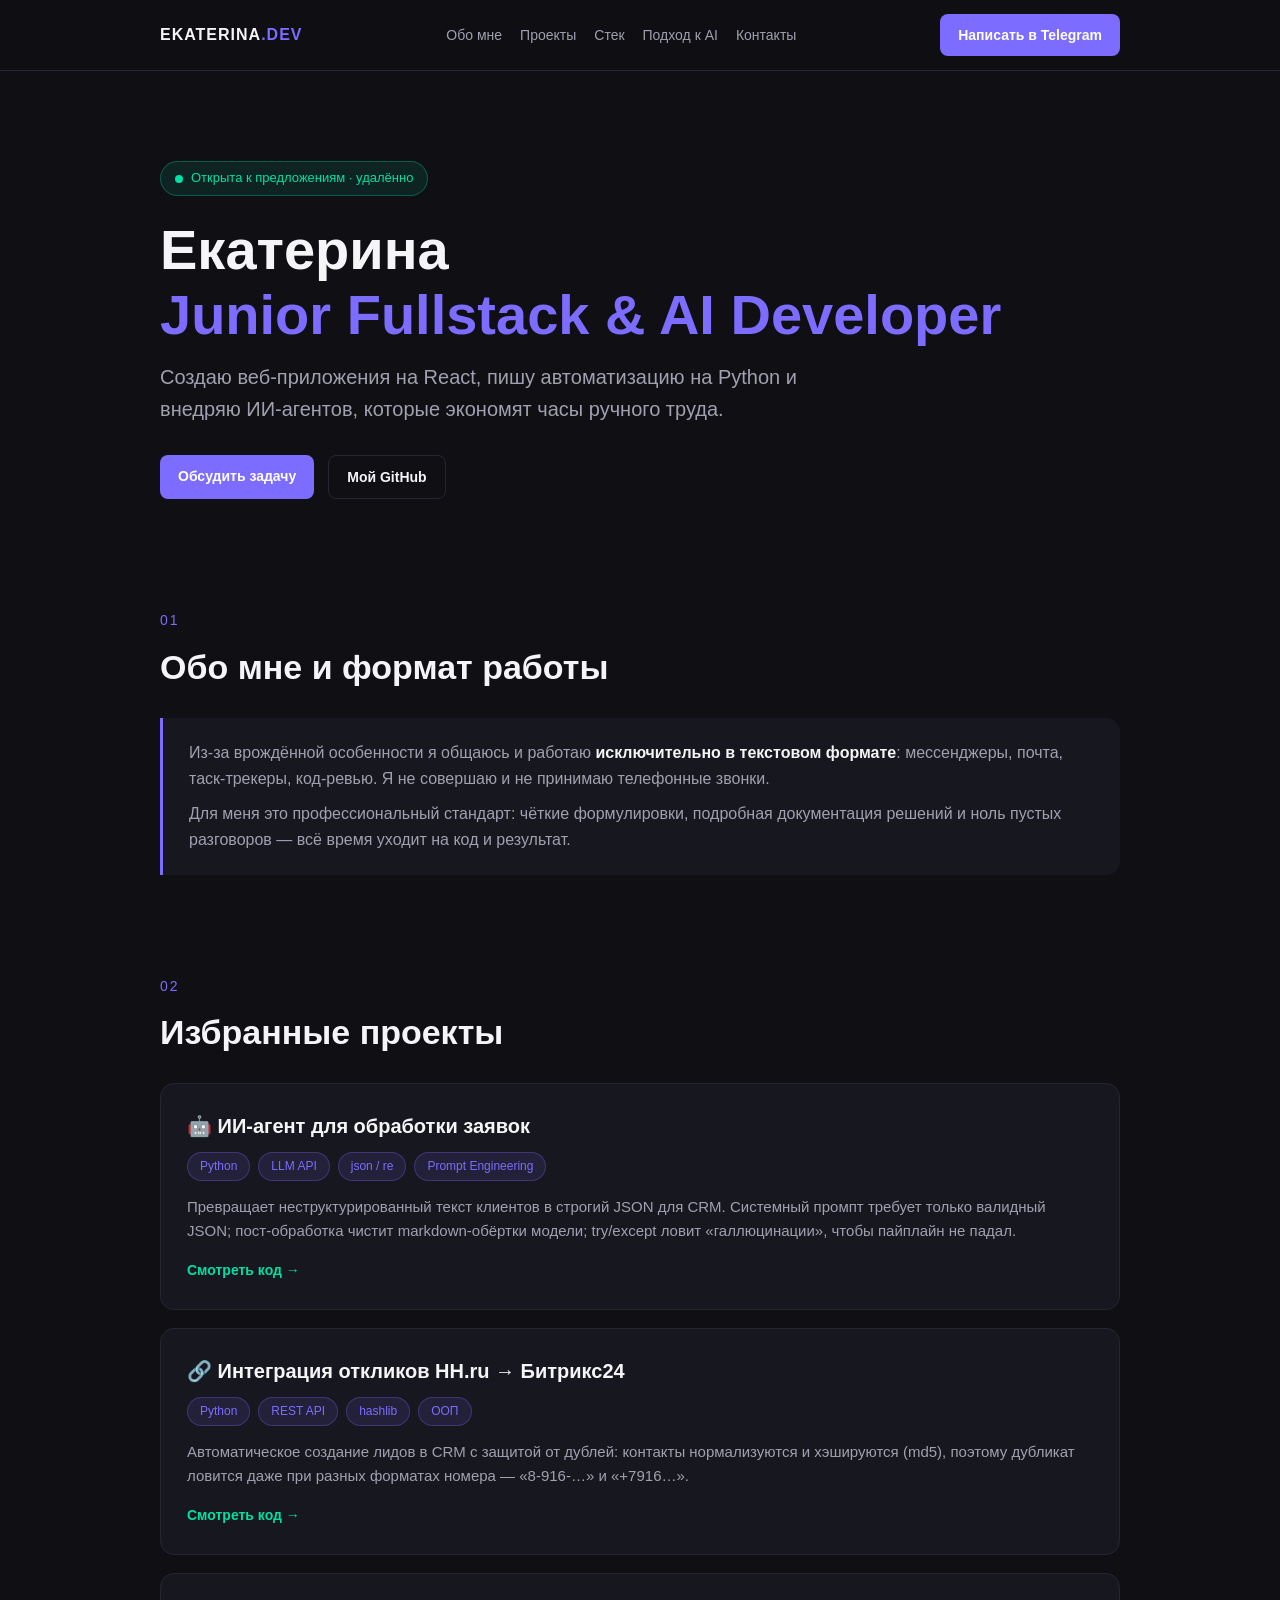
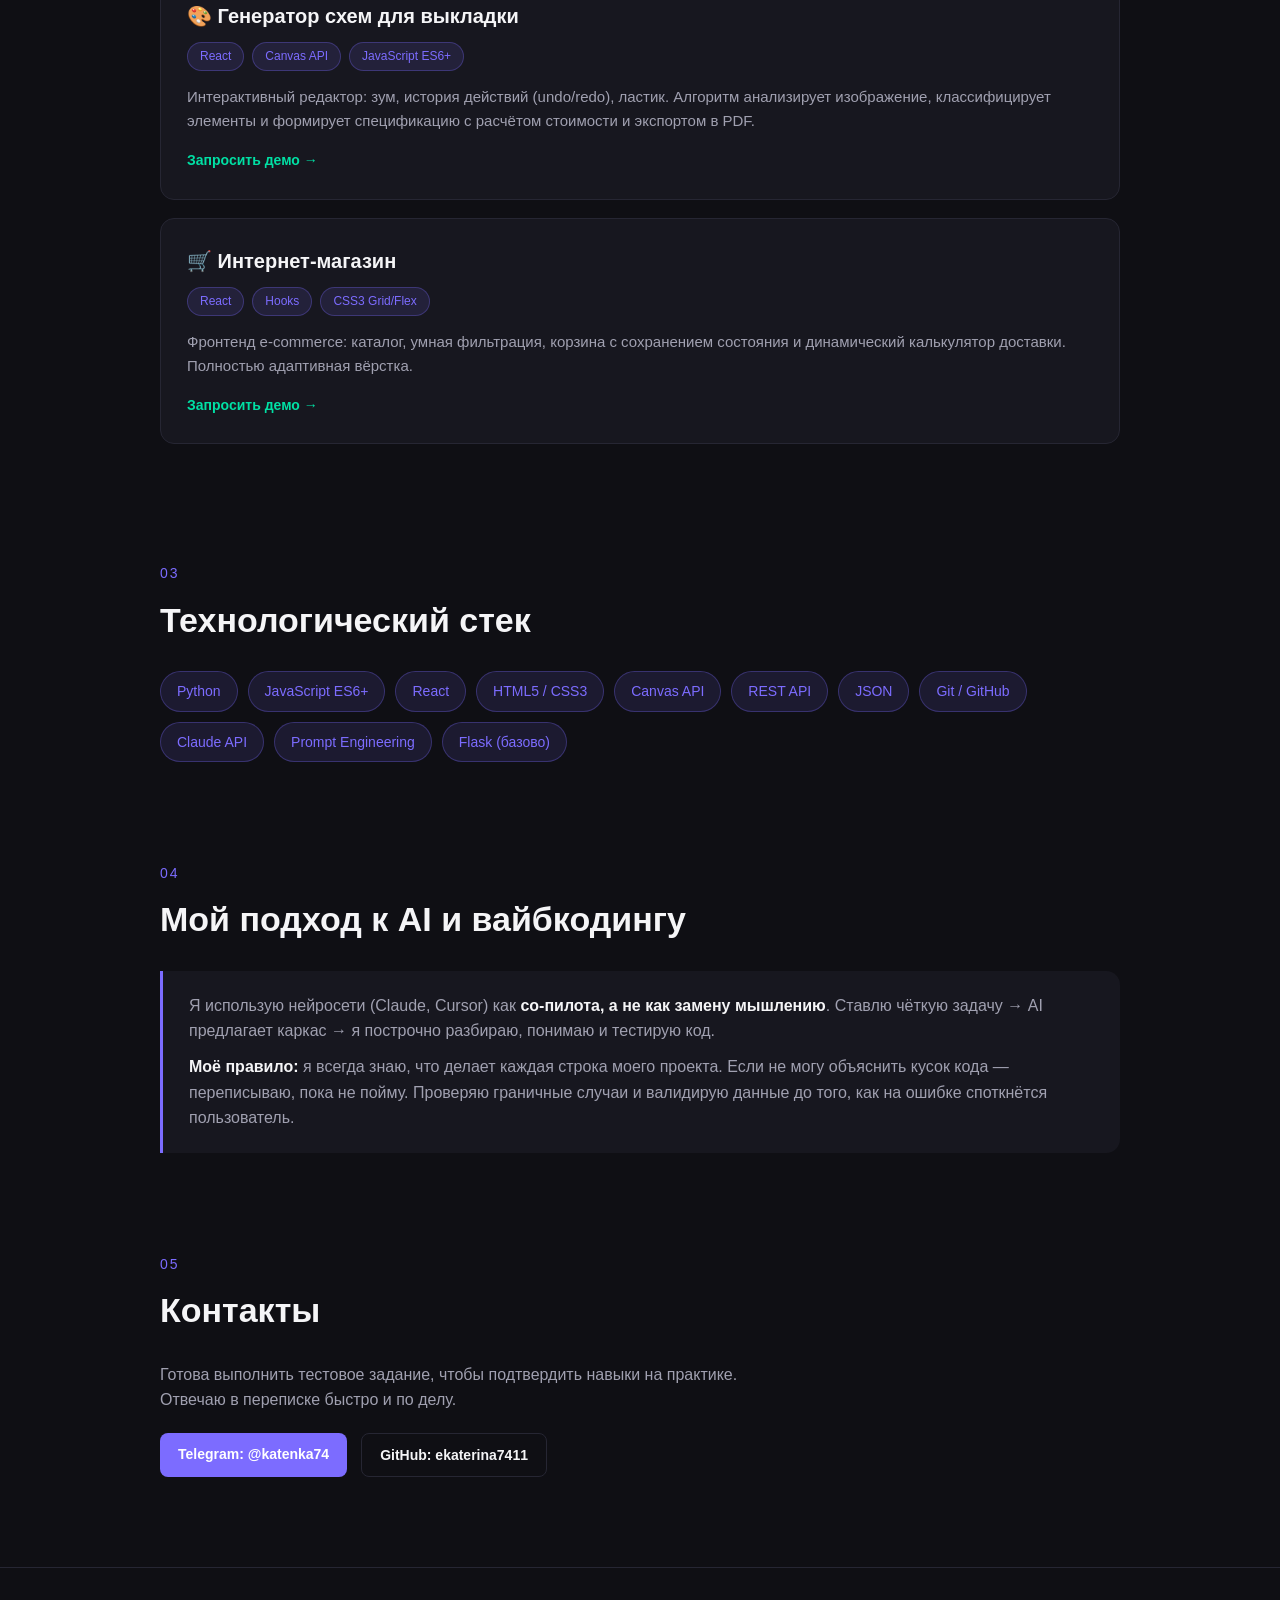
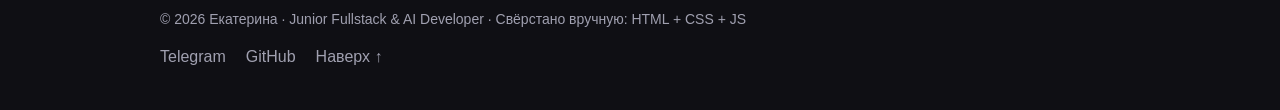
==== index.html @ e3096e74 "Add portfolio: one-page site (HTML + CSS + JS) Одностраничное портфолио для GitHub Pages.  Что вну" ====
<!DOCTYPE html>
<html lang="ru">
<head>
<meta charset="UTF-8">
<meta name="viewport" content="width=device-width, initial-scale=1.0">
<title>Екатерина — Junior Fullstack & AI Developer</title>
<meta name="description" content="Портфолио: Python, React, AI-агенты, автоматизация. Удалённая работа.">
<style>
  :root{
    --bg:#0f0f14; --card:#17171f; --text:#f5f5f7; --muted:#a0a0b0;
    --accent:#7c6cff; --accent2:#00e0a4; --border:#262633;
  }
  *{margin:0;padding:0;box-sizing:border-box}
  html{scroll-behavior:smooth}
  body{background:var(--bg);color:var(--text);font-family:'Inter','Segoe UI',Arial,sans-serif;line-height:1.6}
  .container{max-width:1000px;margin:0 auto;padding:0 20px}
  header{position:sticky;top:0;background:rgba(15,15,20,.92);backdrop-filter:blur(10px);border-bottom:1px solid var(--border);z-index:10}
  nav{display:flex;align-items:center;justify-content:space-between;padding:14px 20px;max-width:1000px;margin:0 auto;flex-wrap:wrap;gap:10px}
  .logo{font-weight:700;letter-spacing:1px;color:var(--text);text-decoration:none}
  .logo span{color:var(--accent)}
  .nav-links{display:flex;gap:18px;flex-wrap:wrap}
  .nav-links a{color:var(--muted);text-decoration:none;font-size:14px;transition:color .2s}
  .nav-links a:hover{color:var(--text)}
  .btn{display:inline-block;background:var(--accent);color:#fff;text-decoration:none;padding:10px 18px;border-radius:8px;font-size:14px;font-weight:600;transition:transform .2s, box-shadow .2s}
  .btn:hover{transform:translateY(-2px);box-shadow:0 8px 24px rgba(124,108,255,.35)}
  .btn.ghost{background:transparent;border:1px solid var(--border);color:var(--text)}
  .hero{padding:90px 0 60px}
  .badge{display:inline-flex;align-items:center;gap:8px;background:rgba(0,224,164,.1);color:var(--accent2);border:1px solid rgba(0,224,164,.3);padding:6px 14px;border-radius:999px;font-size:13px;margin-bottom:22px}
  .dot{width:8px;height:8px;border-radius:50%;background:var(--accent2);animation:pulse 2s infinite}
  @keyframes pulse{0%,100%{opacity:1}50%{opacity:.4}}
  h1{font-size:clamp(34px,6vw,56px);line-height:1.15;margin-bottom:14px}
  h1 .accent{color:var(--accent)}
  .subtitle{color:var(--muted);font-size:clamp(16px,2.4vw,20px);max-width:640px;margin-bottom:30px}
  .hero-actions{display:flex;gap:14px;flex-wrap:wrap}
  section{padding:50px 0}
  .section-num{color:var(--accent);font-size:14px;letter-spacing:2px;margin-bottom:8px}
  h2{font-size:clamp(24px,4vw,34px);margin-bottom:24px}
  .card{background:var(--card);border:1px solid var(--border);border-radius:14px;padding:26px;margin-bottom:18px;transition:transform .25s, border-color .25s, opacity .5s}
  .card.pre{opacity:0;transform:translateY(24px)}
  .card.visible{opacity:1;transform:translateY(0)}
  .card:hover{border-color:var(--accent)}
  .card h3{margin-bottom:10px;font-size:20px}
  .card p{color:var(--muted);font-size:15px;margin-bottom:14px}
  .tags{display:flex;flex-wrap:wrap;gap:8px;margin-bottom:14px}
  .tag{background:rgba(124,108,255,.12);color:var(--accent);border:1px solid rgba(124,108,255,.3);padding:4px 12px;border-radius:999px;font-size:12px}
  .card a{color:var(--accent2);text-decoration:none;font-size:14px;font-weight:600}
  .card a:hover{text-decoration:underline}
  .note{border-left:3px solid var(--accent);background:var(--card);padding:22px 26px;border-radius:0 14px 14px 0;color:var(--muted)}
  .note strong{color:var(--text)}
  .stack{display:flex;flex-wrap:wrap;gap:10px}
  .stack .tag{font-size:14px;padding:8px 16px}
  footer{border-top:1px solid var(--border);padding:40px 0;margin-top:40px}
  .footer-links{display:flex;gap:20px;flex-wrap:wrap;margin-top:14px}
  .footer-links a{color:var(--muted);text-decoration:none}
  .footer-links a:hover{color:var(--text)}
  @media(max-width:600px){.hero{padding:60px 0 40px}}
</style>
</head>
<body>
<header>
  <nav>
    <a class="logo" href="#top">EKATERINA<span>.DEV</span></a>
    <div class="nav-links">
      <a href="#about">Обо мне</a>
      <a href="#projects">Проекты</a>
      <a href="#stack">Стек</a>
      <a href="#ai">Подход к AI</a>
      <a href="#contacts">Контакты</a>
    </div>
    <a class="btn" href="https://t.me/katenka74" target="_blank">Написать в Telegram</a>
  </nav>
</header>

<main class="container" id="top">
  <div class="hero">
    <div class="badge"><span class="dot"></span> Открыта к предложениям · удалённо</div>
    <h1>Екатерина<br><span class="accent">Junior Fullstack &amp; AI Developer</span></h1>
    <p class="subtitle">Создаю веб-приложения на React, пишу автоматизацию на Python и внедряю ИИ-агентов, которые экономят часы ручного труда.</p>
    <div class="hero-actions">
      <a class="btn" href="https://t.me/katenka74" target="_blank">Обсудить задачу</a>
      <a class="btn ghost" href="https://github.com/ekaterina7411" target="_blank">Мой GitHub</a>
    </div>
  </div>

  <section id="about">
    <div class="section-num">01</div>
    <h2>Обо мне и формат работы</h2>
    <div class="note">
      <p>Из-за врождённой особенности я общаюсь и работаю <strong>исключительно в текстовом формате</strong>: мессенджеры, почта, таск-трекеры, код-ревью. Я не совершаю и не принимаю телефонные звонки.</p>
      <p style="margin-top:10px">Для меня это профессиональный стандарт: чёткие формулировки, подробная документация решений и ноль пустых разговоров — всё время уходит на код и результат.</p>
    </div>
  </section>

  <section id="projects">
    <div class="section-num">02</div>
    <h2>Избранные проекты</h2>

    <div class="card">
      <h3>🤖 ИИ-агент для обработки заявок</h3>
      <div class="tags"><span class="tag">Python</span><span class="tag">LLM API</span><span class="tag">json / re</span><span class="tag">Prompt Engineering</span></div>
      <p>Превращает неструктурированный текст клиентов в строгий JSON для CRM. Системный промпт требует только валидный JSON; пост-обработка чистит markdown-обёртки модели; try/except ловит «галлюцинации», чтобы пайплайн не падал.</p>
      <a href="https://gist.github.com/ekaterina7411/ae708ebfa5f540f41f367d157c2a437a" target="_blank">Смотреть код →</a>
    </div>

    <div class="card">
      <h3>🔗 Интеграция откликов HH.ru → Битрикс24</h3>
      <div class="tags"><span class="tag">Python</span><span class="tag">REST API</span><span class="tag">hashlib</span><span class="tag">ООП</span></div>
      <p>Автоматическое создание лидов в CRM с защитой от дублей: контакты нормализуются и хэшируются (md5), поэтому дубликат ловится даже при разных форматах номера — «8-916-…» и «+7916…».</p>
      <a href="https://gist.github.com/ekaterina7411/8bb5a2a3c79db7f541e5409c3d8c560a" target="_blank">Смотреть код →</a>
    </div>

    <div class="card">
      <h3>🎨 Генератор схем для выкладки</h3>
      <div class="tags"><span class="tag">React</span><span class="tag">Canvas API</span><span class="tag">JavaScript ES6+</span></div>
      <p>Интерактивный редактор: зум, история действий (undo/redo), ластик. Алгоритм анализирует изображение, классифицирует элементы и формирует спецификацию с расчётом стоимости и экспортом в PDF.</p>
      <a href="https://t.me/katenka74" target="_blank">Запросить демо →</a>
    </div>

    <div class="card">
      <h3>🛒 Интернет-магазин</h3>
      <div class="tags"><span class="tag">React</span><span class="tag">Hooks</span><span class="tag">CSS3 Grid/Flex</span></div>
      <p>Фронтенд e-commerce: каталог, умная фильтрация, корзина с сохранением состояния и динамический калькулятор доставки. Полностью адаптивная вёрстка.</p>
      <a href="https://t.me/katenka74" target="_blank">Запросить демо →</a>
    </div>
  </section>

  <section id="stack">
    <div class="section-num">03</div>
    <h2>Технологический стек</h2>
    <div class="stack">
      <span class="tag">Python</span><span class="tag">JavaScript ES6+</span><span class="tag">React</span>
      <span class="tag">HTML5 / CSS3</span><span class="tag">Canvas API</span><span class="tag">REST API</span>
      <span class="tag">JSON</span><span class="tag">Git / GitHub</span><span class="tag">Claude API</span>
      <span class="tag">Prompt Engineering</span><span class="tag">Flask (базово)</span>
    </div>
  </section>

  <section id="ai">
    <div class="section-num">04</div>
    <h2>Мой подход к AI и вайбкодингу</h2>
    <div class="note">
      <p>Я использую нейросети (Claude, Cursor) как <strong>со-пилота, а не как замену мышлению</strong>. Ставлю чёткую задачу → AI предлагает каркас → я построчно разбираю, понимаю и тестирую код.</p>
      <p style="margin-top:10px"><strong>Моё правило:</strong> я всегда знаю, что делает каждая строка моего проекта. Если не могу объяснить кусок кода — переписываю, пока не пойму. Проверяю граничные случаи и валидирую данные до того, как на ошибке споткнётся пользователь.</p>
    </div>
  </section>

  <section id="contacts">
    <div class="section-num">05</div>
    <h2>Контакты</h2>
    <p style="color:var(--muted);max-width:640px">Готова выполнить тестовое задание, чтобы подтвердить навыки на практике. Отвечаю в переписке быстро и по делу.</p>
    <div class="hero-actions" style="margin-top:20px">
      <a class="btn" href="https://t.me/katenka74" target="_blank">Telegram: @katenka74</a>
      <a class="btn ghost" href="https://github.com/ekaterina7411" target="_blank">GitHub: ekaterina7411</a>
    </div>
  </section>
</main>

<footer>
  <div class="container">
    <p style="color:var(--muted);font-size:14px">© 2026 Екатерина · Junior Fullstack &amp; AI Developer · Свёрстано вручную: HTML + CSS + JS</p>
    <div class="footer-links">
      <a href="https://t.me/katenka74" target="_blank">Telegram</a>
      <a href="https://github.com/ekaterina7411" target="_blank">GitHub</a>
      <a href="#top">Наверх ↑</a>
    </div>
  </div>
</footer>

<script>
  const cards = document.querySelectorAll('.card');
  const observer = new IntersectionObserver((entries)=>{
    entries.forEach(e=>{ if(e.isIntersecting){ e.target.classList.add('visible'); observer.unobserve(e.target);} });
  },{threshold:0.15});
  cards.forEach(c=>{ c.classList.add('pre'); observer.observe(c); });
</script>
</body>
</html>
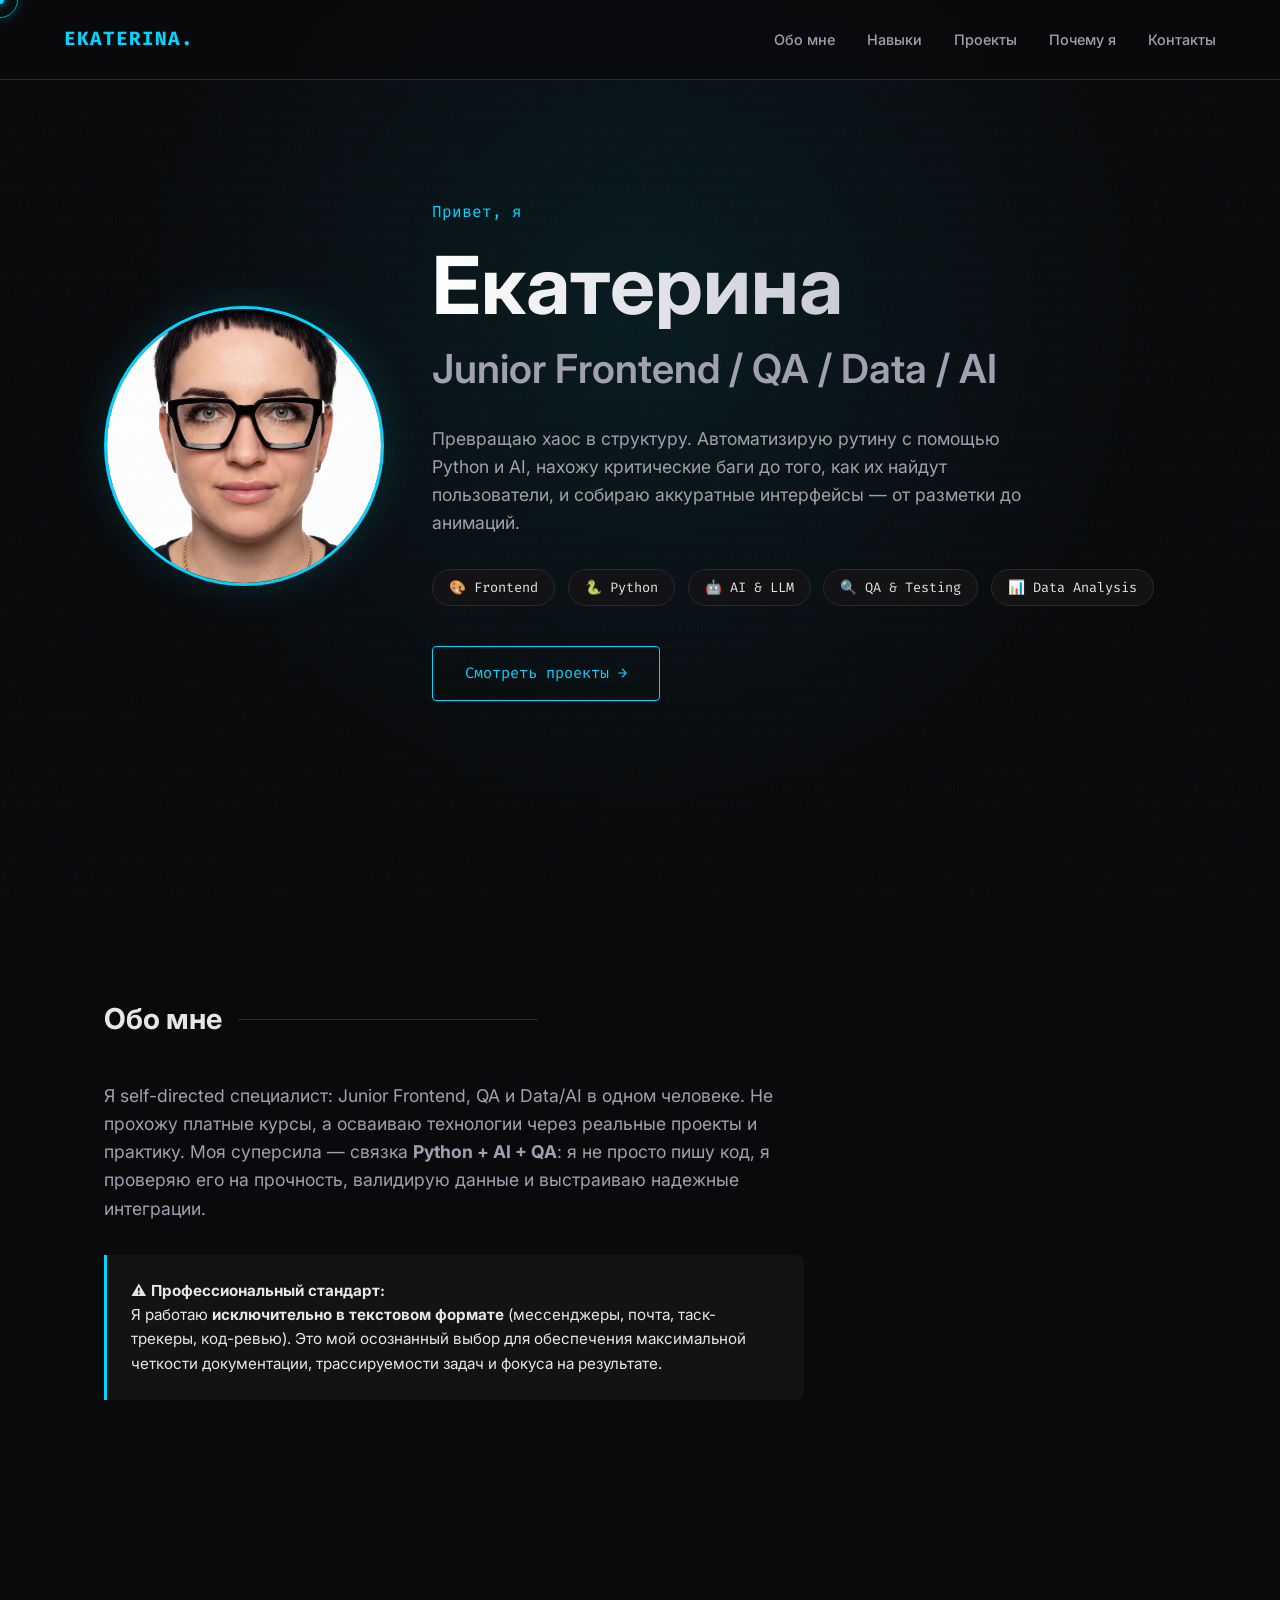
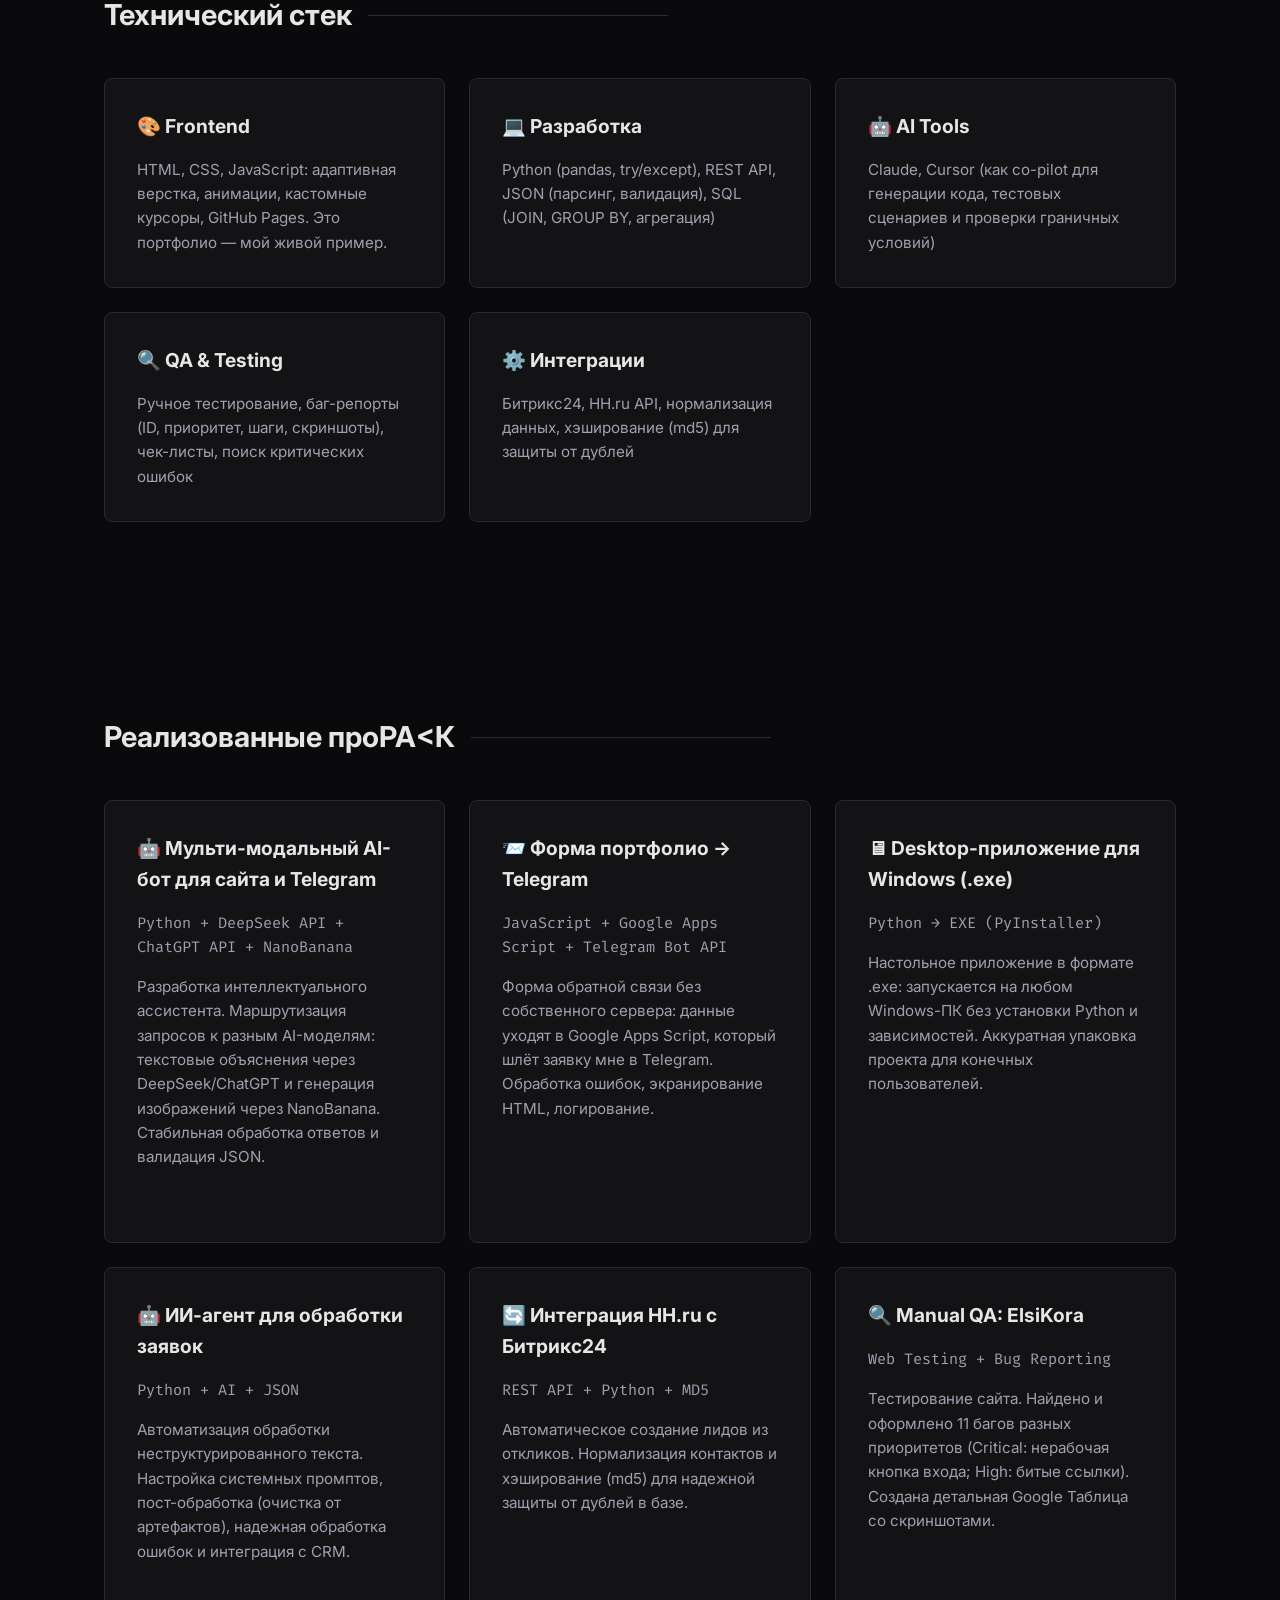
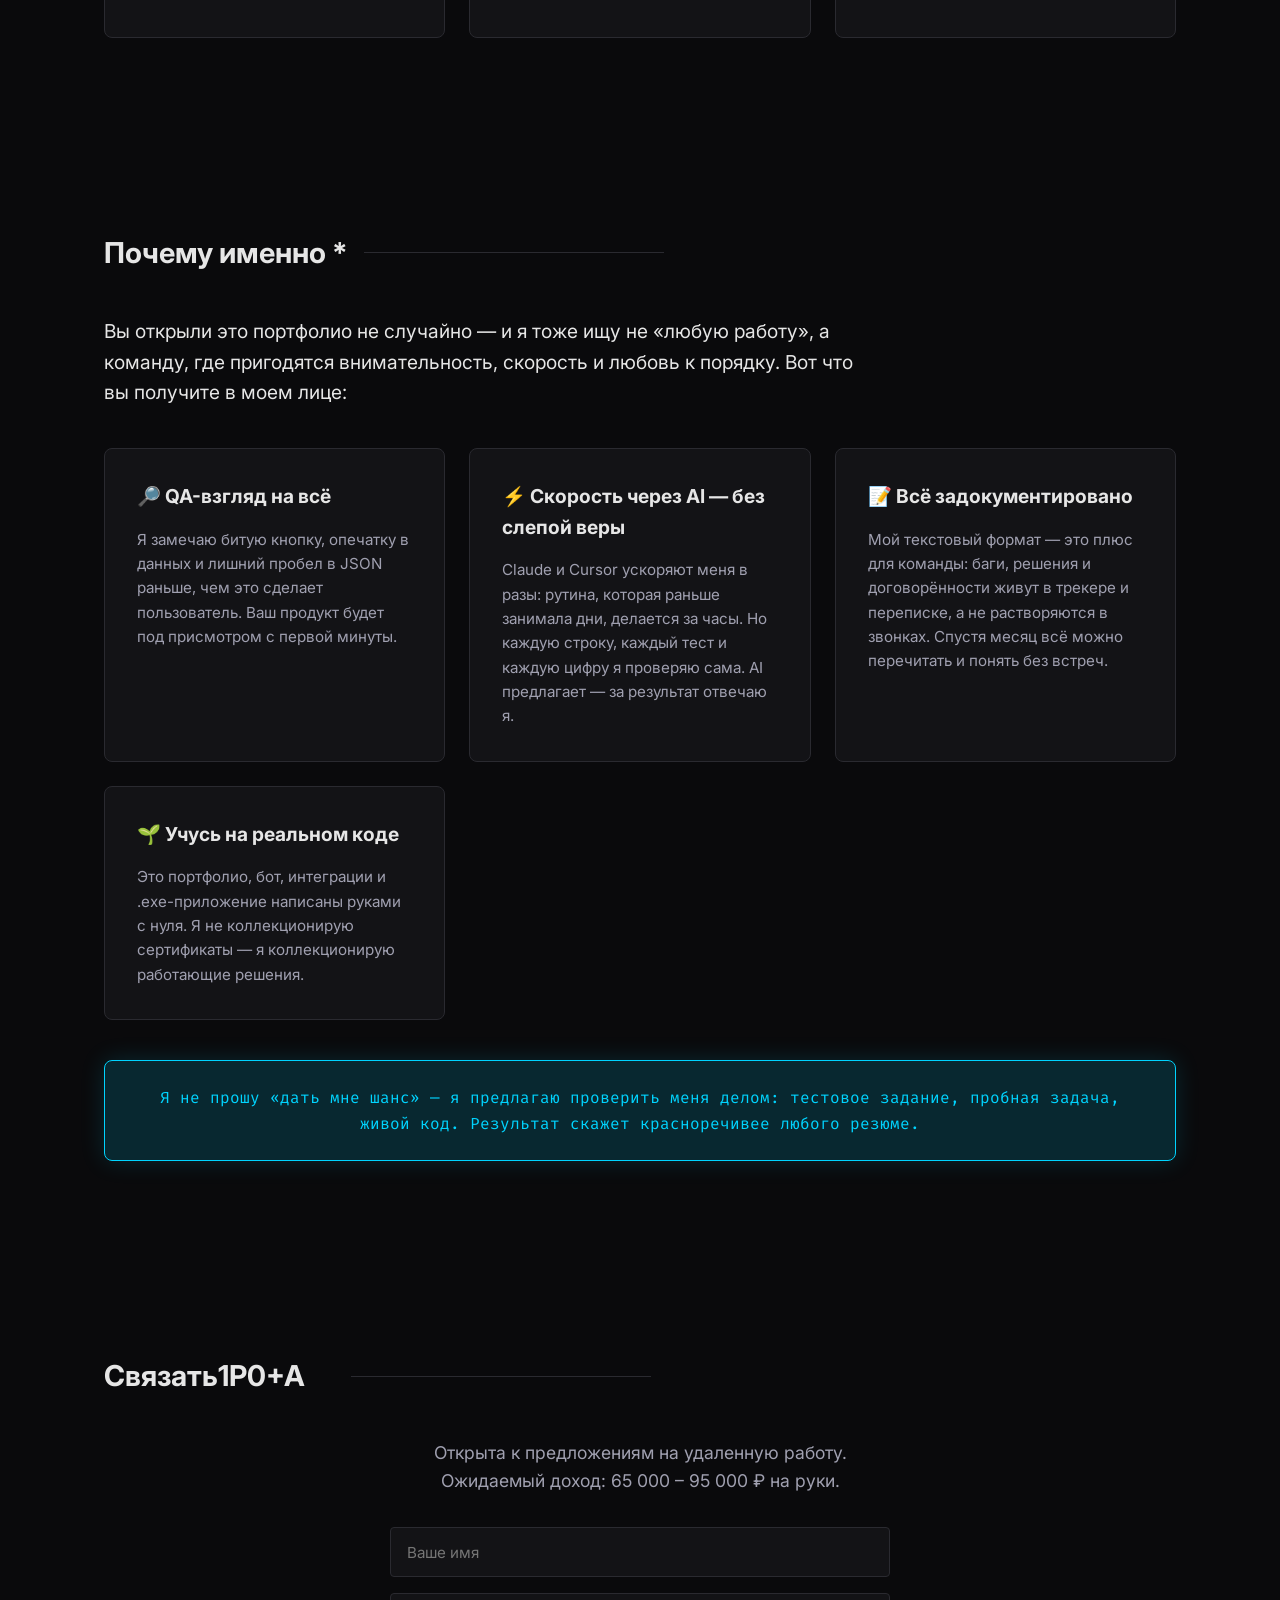
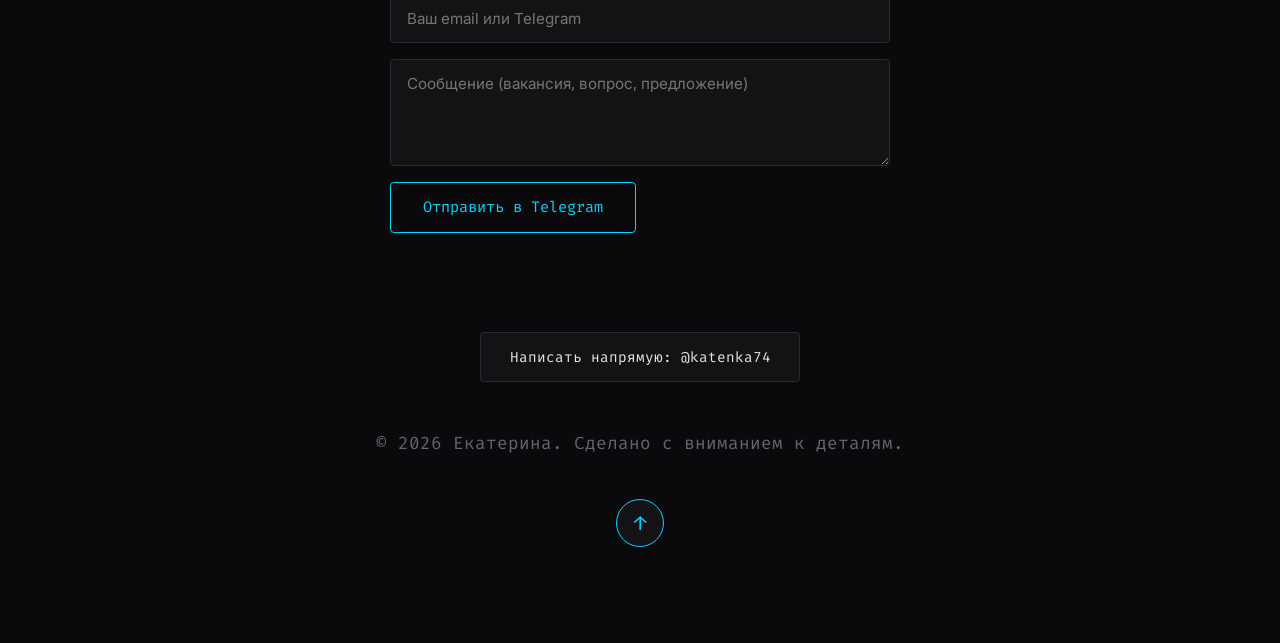
==== commit 4cb5f783: "Add files via upload" ====
--- a/index.html
+++ b/index.html
@@ -1,177 +1,222 @@
-<!DOCTYPE html>
-<html lang="ru">
-<head>
-<meta charset="UTF-8">
-<meta name="viewport" content="width=device-width, initial-scale=1.0">
-<title>Екатерина — Junior Fullstack & AI Developer</title>
-<meta name="description" content="Портфолио: Python, React, AI-агенты, автоматизация. Удалённая работа.">
-<style>
-  :root{
-    --bg:#0f0f14; --card:#17171f; --text:#f5f5f7; --muted:#a0a0b0;
-    --accent:#7c6cff; --accent2:#00e0a4; --border:#262633;
-  }
-  *{margin:0;padding:0;box-sizing:border-box}
-  html{scroll-behavior:smooth}
-  body{background:var(--bg);color:var(--text);font-family:'Inter','Segoe UI',Arial,sans-serif;line-height:1.6}
-  .container{max-width:1000px;margin:0 auto;padding:0 20px}
-  header{position:sticky;top:0;background:rgba(15,15,20,.92);backdrop-filter:blur(10px);border-bottom:1px solid var(--border);z-index:10}
-  nav{display:flex;align-items:center;justify-content:space-between;padding:14px 20px;max-width:1000px;margin:0 auto;flex-wrap:wrap;gap:10px}
-  .logo{font-weight:700;letter-spacing:1px;color:var(--text);text-decoration:none}
-  .logo span{color:var(--accent)}
-  .nav-links{display:flex;gap:18px;flex-wrap:wrap}
-  .nav-links a{color:var(--muted);text-decoration:none;font-size:14px;transition:color .2s}
-  .nav-links a:hover{color:var(--text)}
-  .btn{display:inline-block;background:var(--accent);color:#fff;text-decoration:none;padding:10px 18px;border-radius:8px;font-size:14px;font-weight:600;transition:transform .2s, box-shadow .2s}
-  .btn:hover{transform:translateY(-2px);box-shadow:0 8px 24px rgba(124,108,255,.35)}
-  .btn.ghost{background:transparent;border:1px solid var(--border);color:var(--text)}
-  .hero{padding:90px 0 60px}
-  .badge{display:inline-flex;align-items:center;gap:8px;background:rgba(0,224,164,.1);color:var(--accent2);border:1px solid rgba(0,224,164,.3);padding:6px 14px;border-radius:999px;font-size:13px;margin-bottom:22px}
-  .dot{width:8px;height:8px;border-radius:50%;background:var(--accent2);animation:pulse 2s infinite}
-  @keyframes pulse{0%,100%{opacity:1}50%{opacity:.4}}
-  h1{font-size:clamp(34px,6vw,56px);line-height:1.15;margin-bottom:14px}
-  h1 .accent{color:var(--accent)}
-  .subtitle{color:var(--muted);font-size:clamp(16px,2.4vw,20px);max-width:640px;margin-bottom:30px}
-  .hero-actions{display:flex;gap:14px;flex-wrap:wrap}
-  section{padding:50px 0}
-  .section-num{color:var(--accent);font-size:14px;letter-spacing:2px;margin-bottom:8px}
-  h2{font-size:clamp(24px,4vw,34px);margin-bottom:24px}
-  .card{background:var(--card);border:1px solid var(--border);border-radius:14px;padding:26px;margin-bottom:18px;transition:transform .25s, border-color .25s, opacity .5s}
-  .card.pre{opacity:0;transform:translateY(24px)}
-  .card.visible{opacity:1;transform:translateY(0)}
-  .card:hover{border-color:var(--accent)}
-  .card h3{margin-bottom:10px;font-size:20px}
-  .card p{color:var(--muted);font-size:15px;margin-bottom:14px}
-  .tags{display:flex;flex-wrap:wrap;gap:8px;margin-bottom:14px}
-  .tag{background:rgba(124,108,255,.12);color:var(--accent);border:1px solid rgba(124,108,255,.3);padding:4px 12px;border-radius:999px;font-size:12px}
-  .card a{color:var(--accent2);text-decoration:none;font-size:14px;font-weight:600}
-  .card a:hover{text-decoration:underline}
-  .note{border-left:3px solid var(--accent);background:var(--card);padding:22px 26px;border-radius:0 14px 14px 0;color:var(--muted)}
-  .note strong{color:var(--text)}
-  .stack{display:flex;flex-wrap:wrap;gap:10px}
-  .stack .tag{font-size:14px;padding:8px 16px}
-  footer{border-top:1px solid var(--border);padding:40px 0;margin-top:40px}
-  .footer-links{display:flex;gap:20px;flex-wrap:wrap;margin-top:14px}
-  .footer-links a{color:var(--muted);text-decoration:none}
-  .footer-links a:hover{color:var(--text)}
-  @media(max-width:600px){.hero{padding:60px 0 40px}}
-</style>
-</head>
-<body>
-<header>
-  <nav>
-    <a class="logo" href="#top">EKATERINA<span>.DEV</span></a>
-    <div class="nav-links">
-      <a href="#about">Обо мне</a>
-      <a href="#projects">Проекты</a>
-      <a href="#stack">Стек</a>
-      <a href="#ai">Подход к AI</a>
-      <a href="#contacts">Контакты</a>
-    </div>
-    <a class="btn" href="https://t.me/katenka74" target="_blank">Написать в Telegram</a>
-  </nav>
-</header>
-
-<main class="container" id="top">
-  <div class="hero">
-    <div class="badge"><span class="dot"></span> Открыта к предложениям · удалённо</div>
-    <h1>Екатерина<br><span class="accent">Junior Fullstack &amp; AI Developer</span></h1>
-    <p class="subtitle">Создаю веб-приложения на React, пишу автоматизацию на Python и внедряю ИИ-агентов, которые экономят часы ручного труда.</p>
-    <div class="hero-actions">
-      <a class="btn" href="https://t.me/katenka74" target="_blank">Обсудить задачу</a>
-      <a class="btn ghost" href="https://github.com/ekaterina7411" target="_blank">Мой GitHub</a>
-    </div>
-  </div>
-
-  <section id="about">
-    <div class="section-num">01</div>
-    <h2>Обо мне и формат работы</h2>
-    <div class="note">
-      <p>Из-за врождённой особенности я общаюсь и работаю <strong>исключительно в текстовом формате</strong>: мессенджеры, почта, таск-трекеры, код-ревью. Я не совершаю и не принимаю телефонные звонки.</p>
-      <p style="margin-top:10px">Для меня это профессиональный стандарт: чёткие формулировки, подробная документация решений и ноль пустых разговоров — всё время уходит на код и результат.</p>
-    </div>
-  </section>
-
-  <section id="projects">
-    <div class="section-num">02</div>
-    <h2>Избранные проекты</h2>
-
-    <div class="card">
-      <h3>🤖 ИИ-агент для обработки заявок</h3>
-      <div class="tags"><span class="tag">Python</span><span class="tag">LLM API</span><span class="tag">json / re</span><span class="tag">Prompt Engineering</span></div>
-      <p>Превращает неструктурированный текст клиентов в строгий JSON для CRM. Системный промпт требует только валидный JSON; пост-обработка чистит markdown-обёртки модели; try/except ловит «галлюцинации», чтобы пайплайн не падал.</p>
-      <a href="https://gist.github.com/ekaterina7411/ae708ebfa5f540f41f367d157c2a437a" target="_blank">Смотреть код →</a>
-    </div>
-
-    <div class="card">
-      <h3>🔗 Интеграция откликов HH.ru → Битрикс24</h3>
-      <div class="tags"><span class="tag">Python</span><span class="tag">REST API</span><span class="tag">hashlib</span><span class="tag">ООП</span></div>
-      <p>Автоматическое создание лидов в CRM с защитой от дублей: контакты нормализуются и хэшируются (md5), поэтому дубликат ловится даже при разных форматах номера — «8-916-…» и «+7916…».</p>
-      <a href="https://gist.github.com/ekaterina7411/8bb5a2a3c79db7f541e5409c3d8c560a" target="_blank">Смотреть код →</a>
-    </div>
-
-    <div class="card">
-      <h3>🎨 Генератор схем для выкладки</h3>
-      <div class="tags"><span class="tag">React</span><span class="tag">Canvas API</span><span class="tag">JavaScript ES6+</span></div>
-      <p>Интерактивный редактор: зум, история действий (undo/redo), ластик. Алгоритм анализирует изображение, классифицирует элементы и формирует спецификацию с расчётом стоимости и экспортом в PDF.</p>
-      <a href="https://t.me/katenka74" target="_blank">Запросить демо →</a>
-    </div>
-
-    <div class="card">
-      <h3>🛒 Интернет-магазин</h3>
-      <div class="tags"><span class="tag">React</span><span class="tag">Hooks</span><span class="tag">CSS3 Grid/Flex</span></div>
-      <p>Фронтенд e-commerce: каталог, умная фильтрация, корзина с сохранением состояния и динамический калькулятор доставки. Полностью адаптивная вёрстка.</p>
-      <a href="https://t.me/katenka74" target="_blank">Запросить демо →</a>
-    </div>
-  </section>
-
-  <section id="stack">
-    <div class="section-num">03</div>
-    <h2>Технологический стек</h2>
-    <div class="stack">
-      <span class="tag">Python</span><span class="tag">JavaScript ES6+</span><span class="tag">React</span>
-      <span class="tag">HTML5 / CSS3</span><span class="tag">Canvas API</span><span class="tag">REST API</span>
-      <span class="tag">JSON</span><span class="tag">Git / GitHub</span><span class="tag">Claude API</span>
-      <span class="tag">Prompt Engineering</span><span class="tag">Flask (базово)</span>
-    </div>
-  </section>
-
-  <section id="ai">
-    <div class="section-num">04</div>
-    <h2>Мой подход к AI и вайбкодингу</h2>
-    <div class="note">
-      <p>Я использую нейросети (Claude, Cursor) как <strong>со-пилота, а не как замену мышлению</strong>. Ставлю чёткую задачу → AI предлагает каркас → я построчно разбираю, понимаю и тестирую код.</p>
-      <p style="margin-top:10px"><strong>Моё правило:</strong> я всегда знаю, что делает каждая строка моего проекта. Если не могу объяснить кусок кода — переписываю, пока не пойму. Проверяю граничные случаи и валидирую данные до того, как на ошибке споткнётся пользователь.</p>
-    </div>
-  </section>
-
-  <section id="contacts">
-    <div class="section-num">05</div>
-    <h2>Контакты</h2>
-    <p style="color:var(--muted);max-width:640px">Готова выполнить тестовое задание, чтобы подтвердить навыки на практике. Отвечаю в переписке быстро и по делу.</p>
-    <div class="hero-actions" style="margin-top:20px">
-      <a class="btn" href="https://t.me/katenka74" target="_blank">Telegram: @katenka74</a>
-      <a class="btn ghost" href="https://github.com/ekaterina7411" target="_blank">GitHub: ekaterina7411</a>
-    </div>
-  </section>
-</main>
-
-<footer>
-  <div class="container">
-    <p style="color:var(--muted);font-size:14px">© 2026 Екатерина · Junior Fullstack &amp; AI Developer · Свёрстано вручную: HTML + CSS + JS</p>
-    <div class="footer-links">
-      <a href="https://t.me/katenka74" target="_blank">Telegram</a>
-      <a href="https://github.com/ekaterina7411" target="_blank">GitHub</a>
-      <a href="#top">Наверх ↑</a>
-    </div>
-  </div>
-</footer>
-
-<script>
-  const cards = document.querySelectorAll('.card');
-  const observer = new IntersectionObserver((entries)=>{
-    entries.forEach(e=>{ if(e.isIntersecting){ e.target.classList.add('visible'); observer.unobserve(e.target);} });
-  },{threshold:0.15});
-  cards.forEach(c=>{ c.classList.add('pre'); observer.observe(c); });
-</script>
-</body>
-</html>
+<!DOCTYPE html>
+<html lang="ru">
+<head>
+    <meta charset="UTF-8">
+    <meta name="viewport" content="width=device-width, initial-scale=1.0">
+    <title>Екатерина | Junior Frontend / QA / Data / AI Specialist</title>
+    <link rel="stylesheet" href="style.css">
+    <link rel="preconnect" href="https://fonts.googleapis.com">
+    <link rel="preconnect" href="https://fonts.gstatic.com" crossorigin>
+    <link href="https://fonts.googleapis.com/css2?family=Fira+Code:wght@400;500&family=Inter:wght@300;400;600;700&display=swap" rel="stylesheet">
+</head>
+<body>
+    <!-- Экран загрузки -->
+    <div class="preloader" id="preloader">
+        <div class="preloader-content">
+            <p class="preloader-text">Загрузка</p>
+            <div class="preloader-bar">
+                <div class="preloader-fill" id="preloaderFill"></div>
+            </div>
+            <p class="preloader-percent" id="preloaderPercent">0%</p>
+        </div>
+    </div>
+
+    <!-- Полоса прогресса прокрутки -->
+    <div class="scroll-progress" id="scrollProgress"></div>
+
+    <!-- Кастомный курсор -->
+    <div class="cursor-dot"></div>
+    <div class="cursor-ring"></div>
+
+    <!-- Еле заметный код на ВСЮ страницу, течёт снизу вверх -->
+    <div class="code-bg" aria-hidden="true"></div>
+
+    <!-- Живой код по краям экрана -->
+    <div class="code-rain code-rain-left" aria-hidden="true"></div>
+    <div class="code-rain code-rain-right" aria-hidden="true"></div>
+
+    <nav class="navbar">
+        <div class="logo magnetic">EKATERINA.</div>
+        <ul class="nav-links">
+            <li><a href="#about">Обо мне</a></li>
+            <li><a href="#skills">Навыки</a></li>
+            <li><a href="#projects">Проекты</a></li>
+            <li><a href="#why">Почему я</a></li>
+            <li><a href="#contact">Контакты</a></li>
+        </ul>
+    </nav>
+
+    <header class="hero">
+        <div class="hero-content">
+            <div class="hero-photo">
+                <img src="photo.jpg" alt="Екатерина" onerror="this.closest('.hero-photo').style.display='none'">
+            </div>
+            <div class="hero-text">
+                <p class="greeting magnetic">Привет, я</p>
+                <h1 class="name">Екатерина</h1>
+                <h2 class="title magnetic">Junior Frontend / QA / Data / AI</h2>
+                <p class="description">
+                    Превращаю хаос в структуру. Автоматизирую рутину с помощью Python и AI,
+                    нахожу критические баги до того, как их найдут пользователи, и собираю
+                    аккуратные интерфейсы — от разметки до анимаций.
+                </p>
+                <div class="hero-badges">
+                    <span class="badge magnetic">🎨 Frontend</span>
+                    <span class="badge magnetic">🐍 Python</span>
+                    <span class="badge magnetic">🤖 AI & LLM</span>
+                    <span class="badge magnetic">🔍 QA & Testing</span>
+                    <span class="badge magnetic">📊 Data Analysis</span>
+                </div>
+                <a href="#projects" class="btn-primary magnetic">Смотреть проекты →</a>
+            </div>
+        </div>
+    </header>
+
+    <section id="about" class="section">
+        <h2 class="section-title magnetic">Обо мне</h2>
+        <div class="about-content">
+            <p>
+                Я self-directed специалист: Junior Frontend, QA и Data/AI в одном человеке.
+                Не прохожу платные курсы, а осваиваю технологии через реальные проекты и практику.
+                Моя суперсила — связка <strong>Python + AI + QA</strong>: я не просто пишу код, я проверяю его на прочность, валидирую данные и выстраиваю надежные интеграции.
+            </p>
+            <div class="notice-box">
+                <strong>⚠️ Профессиональный стандарт:</strong><br>
+                Я работаю <strong>исключительно в текстовом формате</strong> (мессенджеры, почта, таск-трекеры, код-ревью).
+                Это мой осознанный выбор для обеспечения максимальной четкости документации, трассируемости задач и фокуса на результате.
+            </div>
+        </div>
+    </section>
+
+    <section id="skills" class="section">
+        <h2 class="section-title magnetic">Технический стек</h2>
+        <div class="skills-grid">
+            <div class="skill-card">
+                <h3 class="magnetic">🎨 Frontend</h3>
+                <p>HTML, CSS, JavaScript: адаптивная верстка, анимации, кастомные курсоры, GitHub Pages. Это портфолио — мой живой пример.</p>
+            </div>
+            <div class="skill-card">
+                <h3 class="magnetic">💻 Разработка</h3>
+                <p>Python (pandas, try/except), REST API, JSON (парсинг, валидация), SQL (JOIN, GROUP BY, агрегация)</p>
+            </div>
+            <div class="skill-card">
+                <h3 class="magnetic">🤖 AI Tools</h3>
+                <p>Claude, Cursor (как co-pilot для генерации кода, тестовых сценариев и проверки граничных условий)</p>
+            </div>
+            <div class="skill-card">
+                <h3 class="magnetic">🔍 QA & Testing</h3>
+                <p>Ручное тестирование, баг-репорты (ID, приоритет, шаги, скриншоты), чек-листы, поиск критических ошибок</p>
+            </div>
+            <div class="skill-card">
+                <h3 class="magnetic">⚙️ Интеграции</h3>
+                <p>Битрикс24, HH.ru API, нормализация данных, хэширование (md5) для защиты от дублей</p>
+            </div>
+        </div>
+    </section>
+
+    <section id="projects" class="section">
+        <h2 class="section-title magnetic">Реализованные проекты</h2>
+        <div class="projects-grid">
+
+            <!-- ЗАМЕНИ href НА ССЫЛКУ СВОЕГО РЕПОЗИТОРИЯ -->
+            <a class="project-card" href="https://github.com/ekaterina7411" target="_blank" rel="noopener">
+                <h3 class="magnetic">🤖 Мульти-модальный AI-бот для сайта и Telegram</h3>
+                <p class="project-tech">Python + DeepSeek API + ChatGPT API + NanoBanana</p>
+                <p>Разработка интеллектуального ассистента. Маршрутизация запросов к разным AI-моделям: текстовые объяснения через DeepSeek/ChatGPT и генерация изображений через NanoBanana. Стабильная обработка ответов и валидация JSON.</p>
+                <span class="card-link">Смотреть на GitHub ↗</span>
+            </a>
+
+            <a class="project-card" href="https://github.com/ekaterina7411" target="_blank" rel="noopener">
+                <h3 class="magnetic">📨 Форма портфолио → Telegram</h3>
+                <p class="project-tech">JavaScript + Google Apps Script + Telegram Bot API</p>
+                <p>Форма обратной связи без собственного сервера: данные уходят в Google Apps Script, который шлёт заявку мне в Telegram. Обработка ошибок, экранирование HTML, логирование.</p>
+                <span class="card-link">Смотреть на GitHub ↗</span>
+            </a>
+
+            <a class="project-card" href="https://github.com/ekaterina7411" target="_blank" rel="noopener">
+                <h3 class="magnetic">🖥 Desktop-приложение для Windows (.exe)</h3>
+                <p class="project-tech">Python → EXE (PyInstaller)</p>
+                <p>Настольное приложение в формате .exe: запускается на любом Windows-ПК без установки Python и зависимостей. Аккуратная упаковка проекта для конечных пользователей.</p>
+                <span class="card-link">Скачать / смотреть на GitHub ↗</span>
+            </a>
+
+            <a class="project-card" href="https://github.com/ekaterina7411" target="_blank" rel="noopener">
+                <h3 class="magnetic">🤖 ИИ-агент для обработки заявок</h3>
+                <p class="project-tech">Python + AI + JSON</p>
+                <p>Автоматизация обработки неструктурированного текста. Настройка системных промптов, пост-обработка (очистка от артефактов), надежная обработка ошибок и интеграция с CRM.</p>
+                <span class="card-link">Смотреть на GitHub ↗</span>
+            </a>
+
+            <a class="project-card" href="https://github.com/ekaterina7411" target="_blank" rel="noopener">
+                <h3 class="magnetic">🔄 Интеграция HH.ru с Битрикс24</h3>
+                <p class="project-tech">REST API + Python + MD5</p>
+                <p>Автоматическое создание лидов из откликов. Нормализация контактов и хэширование (md5) для надежной защиты от дублей в базе.</p>
+                <span class="card-link">Смотреть на GitHub ↗</span>
+            </a>
+
+            <a class="project-card" href="https://github.com/ekaterina7411" target="_blank" rel="noopener">
+                <h3 class="magnetic">🔍 Manual QA: ElsiKora</h3>
+                <p class="project-tech">Web Testing + Bug Reporting</p>
+                <p>Тестирование сайта. Найдено и оформлено 11 багов разных приоритетов (Critical: нерабочая кнопка входа; High: битые ссылки). Создана детальная Google Таблица со скриншотами.</p>
+                <span class="card-link">Смотреть на GitHub ↗</span>
+            </a>
+
+        </div>
+    </section>
+
+    <section id="why" class="section">
+        <h2 class="section-title magnetic">Почему именно я</h2>
+        <div class="why-content">
+            <p class="why-lead">
+                Вы открыли это портфолио не случайно — и я тоже ищу не «любую работу», а команду,
+                где пригодятся внимательность, скорость и любовь к порядку. Вот что вы получите в моем лице:
+            </p>
+            <div class="why-grid">
+                <div class="why-card">
+                    <h3 class="magnetic">🔎 QA-взгляд на всё</h3>
+                    <p>Я замечаю битую кнопку, опечатку в данных и лишний пробел в JSON раньше, чем это сделает пользователь. Ваш продукт будет под присмотром с первой минуты.</p>
+                </div>
+                <div class="why-card">
+                    <h3 class="magnetic">⚡ Скорость через AI — без слепой веры</h3>
+                    <p>Claude и Cursor ускоряют меня в разы: рутина, которая раньше занимала дни, делается за часы. Но каждую строку, каждый тест и каждую цифру я проверяю сама. AI предлагает — за результат отвечаю я.</p>
+                </div>
+                <div class="why-card">
+                    <h3 class="magnetic">📝 Всё задокументировано</h3>
+                    <p>Мой текстовый формат — это плюс для команды: баги, решения и договорённости живут в трекере и переписке, а не растворяются в звонках. Спустя месяц всё можно перечитать и понять без встреч.</p>
+                </div>
+                <div class="why-card">
+                    <h3 class="magnetic">🌱 Учусь на реальном коде</h3>
+                    <p>Это портфолио, бот, интеграции и .exe-приложение написаны руками с нуля. Я не коллекционирую сертификаты — я коллекционирую работающие решения.</p>
+                </div>
+            </div>
+            <div class="why-quote magnetic">
+                Я не прошу «дать мне шанс» — я предлагаю проверить меня делом: тестовое задание, пробная задача, живой код. Результат скажет красноречивее любого резюме.
+            </div>
+        </div>
+    </section>
+
+    <section id="contact" class="section">
+        <h2 class="section-title magnetic">Связаться со мной</h2>
+        <div class="contact-content">
+            <p>Открыта к предложениям на удаленную работу.<br>Ожидаемый доход: 65 000 – 95 000 ₽ на руки.</p>
+
+            <form id="contactForm" class="contact-form">
+                <input type="text" name="name" placeholder="Ваше имя" required>
+                <input type="text" name="email" placeholder="Ваш email или Telegram" required>
+                <textarea name="message" placeholder="Сообщение (вакансия, вопрос, предложение)" rows="4" required></textarea>
+                <button type="submit" class="btn-primary magnetic">Отправить в Telegram</button>
+            </form>
+
+            <div id="formStatus" class="form-status"></div>
+
+            <div class="contact-links">
+                <a href="https://t.me/katenka74" target="_blank" class="contact-btn magnetic">Написать напрямую: @katenka74</a>
+            </div>
+            <p class="footer-note">© 2026 Екатерина. Сделано с вниманием к деталям.</p>
+            <button class="to-top" id="toTop" title="Наверх">↑</button>
+        </div>
+    </section>
+
+    <script src="script.js"></script>
+</body>
+</html>
--- a/style.css
+++ b/style.css
@@ -0,0 +1,553 @@
+* {
+    margin: 0;
+    padding: 0;
+    box-sizing: border-box;
+}
+
+:root {
+    --bg-color: #0a0a0c;
+    --card-bg: #131316;
+    --text-primary: #e6e6e6;
+    --text-secondary: #a0a0b0;
+    --accent: #00d4ff;
+    --accent-glow: rgba(0, 212, 255, 0.15);
+    --border: #2a2a30;
+    --font-main: 'Inter', sans-serif;
+    --font-code: 'Fira Code', monospace;
+}
+
+html { scroll-behavior: smooth; }
+
+body {
+    background-color: var(--bg-color);
+    background-image: radial-gradient(750px circle at var(--mx, 50%) var(--my, 35%), rgba(0, 212, 255, 0.09), transparent 70%);
+    background-attachment: fixed;
+    color: var(--text-primary);
+    font-family: var(--font-main);
+    line-height: 1.6;
+    overflow-x: hidden;
+    cursor: none;
+}
+
+/* пока идёт загрузка — не даём листать */
+body.loading { overflow: hidden; }
+
+a, button, input, textarea { cursor: none; }
+
+.magnetic { transition: translate 0.25s ease-out; will-change: translate; }
+
+/* === ЭКРАН ЗАГРУЗКИ === */
+.preloader {
+    position: fixed;
+    inset: 0;
+    background: #000000;
+    z-index: 10000;
+    display: flex;
+    align-items: center;
+    justify-content: center;
+    transition: opacity 0.6s ease, visibility 0.6s ease;
+}
+.preloader.hidden {
+    opacity: 0;
+    visibility: hidden;
+}
+.preloader-content { text-align: center; }
+.preloader-text {
+    font-family: var(--font-code);
+    color: var(--accent);
+    font-size: 1.1rem;
+    letter-spacing: 5px;
+    text-transform: uppercase;
+    margin-bottom: 1.4rem;
+    text-shadow: 0 0 12px var(--accent-glow);
+}
+.preloader-bar {
+    width: 280px;
+    height: 3px;
+    background: var(--border);
+    border-radius: 2px;
+    overflow: hidden;
+    margin: 0 auto;
+}
+.preloader-fill {
+    height: 100%;
+    width: 0%;
+    background: linear-gradient(90deg, var(--accent), #a855f7);
+    box-shadow: 0 0 12px var(--accent);
+    transition: width 0.15s ease;
+}
+.preloader-percent {
+    margin-top: 0.9rem;
+    font-family: var(--font-code);
+    font-size: 0.8rem;
+    color: var(--text-secondary);
+}
+
+/* === ПОЛОСА ПРОГРЕССА ПРОКРУТКИ === */
+.scroll-progress {
+    position: fixed;
+    top: 0;
+    left: 0;
+    height: 3px;
+    width: 0%;
+    background: linear-gradient(90deg, var(--accent), #a855f7);
+    box-shadow: 0 0 10px var(--accent);
+    z-index: 1001;
+}
+
+/* === КУРСОР === */
+.cursor-dot, .cursor-ring {
+    position: fixed;
+    top: 0;
+    left: 0;
+    pointer-events: none;
+    z-index: 9999;
+    border-radius: 50%;
+    transform: translate(-50%, -50%);
+}
+.cursor-dot {
+    width: 8px;
+    height: 8px;
+    background: var(--accent);
+    box-shadow: 0 0 10px var(--accent);
+}
+.cursor-ring {
+    width: 36px;
+    height: 36px;
+    border: 1px solid var(--accent);
+    opacity: 0.75;
+    box-shadow: 0 0 12px rgba(0, 212, 255, 0.35), inset 0 0 8px rgba(0, 212, 255, 0.15);
+    transition: width 0.25s ease, height 0.25s ease, background 0.25s ease, opacity 0.25s ease;
+}
+.cursor-ring.hovered {
+    width: 60px;
+    height: 60px;
+    background: var(--accent-glow);
+    opacity: 1;
+    box-shadow: 0 0 25px rgba(0, 212, 255, 0.5), inset 0 0 12px rgba(0, 212, 255, 0.25);
+}
+
+/* === ФОНОВЫЙ КОД НА ВСЮ СТРАНИЦУ: ТЕПЕРЬ ЕЩЁ ТУСКЛЕЕ === */
+.code-bg {
+    position: fixed;
+    inset: 0;
+    z-index: 0;
+    display: flex;
+    justify-content: space-between;
+    overflow: hidden;
+    pointer-events: none;
+    opacity: 0.035;
+    font-family: var(--font-code);
+    font-size: 0.65rem;
+    line-height: 1.7;
+    color: var(--accent);
+    white-space: pre;
+}
+.bg-col { height: 100%; overflow: hidden; }
+.bg-col-inner {
+    will-change: transform;
+    animation: bgScroll linear infinite;
+}
+@keyframes bgScroll {
+    from { transform: translateY(0); }
+    to { transform: translateY(-50%); }
+}
+
+/* === ЖИВОЙ КОД ПО КРАЯМ === */
+.code-rain {
+    position: fixed;
+    top: 0;
+    bottom: 0;
+    width: 420px;
+    overflow: hidden;
+    z-index: 0;
+    opacity: 0.35;
+    pointer-events: none;
+    font-family: var(--font-code);
+    font-size: 0.7rem;
+    line-height: 1.6;
+    color: var(--accent);
+    white-space: pre;
+    -webkit-mask-image: linear-gradient(to bottom, transparent, black 8%, black 92%, transparent);
+    mask-image: linear-gradient(to bottom, transparent, black 8%, black 92%, transparent);
+}
+.code-rain-left { left: 0; padding-left: 18px; text-align: left; }
+.code-rain-right { right: 0; padding-right: 18px; text-align: right; }
+.rain-line:last-child::after {
+    content: '▌';
+    margin-left: 2px;
+    animation: blink 1s steps(1) infinite;
+}
+@keyframes blink { 50% { opacity: 0; } }
+
+.pop-word {
+    display: inline-block;
+    color: #ffffff;
+    text-shadow: 0 0 8px var(--accent), 0 0 22px var(--accent);
+    transition: color 0.4s ease, text-shadow 0.4s ease;
+}
+.pop-word.pop-done {
+    color: inherit;
+    text-shadow: none;
+}
+
+.fly-word {
+    position: fixed;
+    transform: translate(-50%, -50%) scale(0.4);
+    font-family: var(--font-code);
+    font-size: clamp(1.5rem, 4vw, 2.5rem);
+    font-weight: 600;
+    color: #ffffff;
+    text-shadow: 0 0 10px var(--accent), 0 0 30px var(--accent), 0 0 60px var(--accent);
+    z-index: 900;
+    pointer-events: none;
+    opacity: 0;
+    white-space: pre;
+    animation: flyWord 0.9s ease-out forwards;
+}
+@keyframes flyWord {
+    0%   { opacity: 0; transform: translate(-50%, -50%) scale(0.4); }
+    15%  { opacity: 1; transform: translate(-50%, -50%) scale(1); }
+    60%  { opacity: 1; transform: translate(-50%, -50%) scale(1.05); }
+    100% { opacity: 0; transform: translate(-50%, -60%) scale(1.2); }
+}
+
+.navbar, .hero, .section { position: relative; z-index: 1; }
+
+/* === НАВИГАЦИЯ === */
+.navbar {
+    position: fixed;
+    top: 0;
+    width: 100%;
+    padding: 1.5rem 5%;
+    display: flex;
+    justify-content: space-between;
+    align-items: center;
+    background: rgba(10, 10, 12, 0.85);
+    backdrop-filter: blur(10px);
+    z-index: 1000;
+    border-bottom: 1px solid var(--border);
+}
+.logo {
+    font-family: var(--font-code);
+    font-size: 1.2rem;
+    font-weight: 700;
+    color: var(--accent);
+    letter-spacing: 1px;
+}
+.nav-links { list-style: none; display: flex; gap: 2rem; }
+.nav-links a {
+    text-decoration: none;
+    color: var(--text-secondary);
+    font-size: 0.9rem;
+    font-weight: 500;
+    transition: color 0.3s ease;
+}
+.nav-links a:hover { color: var(--accent); }
+
+/* === HERO === */
+.hero {
+    min-height: 100vh;
+    display: flex;
+    align-items: center;
+    padding: 0 5%;
+    max-width: 1200px;
+    margin: 0 auto;
+}
+.hero-content { display: flex; align-items: center; gap: 3rem; width: 100%; }
+.hero-photo img {
+    width: 280px;
+    height: 280px;
+    object-fit: cover;
+    border-radius: 50%;
+    border: 3px solid var(--accent);
+    box-shadow: 0 0 40px var(--accent-glow);
+}
+.hero-text { flex: 1; }
+.greeting {
+    font-family: var(--font-code);
+    color: var(--accent);
+    font-size: 1rem;
+    margin-bottom: 1rem;
+}
+.name {
+    font-size: clamp(3rem, 8vw, 5rem);
+    font-weight: 700;
+    line-height: 1.1;
+    margin-bottom: 0.5rem;
+    background: linear-gradient(to right, #ffffff, #a0a0b0);
+    -webkit-background-clip: text;
+    -webkit-text-fill-color: transparent;
+}
+.title {
+    font-size: clamp(1.5rem, 4vw, 2.5rem);
+    color: var(--text-secondary);
+    font-weight: 600;
+    margin-bottom: 1.5rem;
+}
+.description {
+    font-size: 1.1rem;
+    color: var(--text-secondary);
+    max-width: 600px;
+    margin-bottom: 2rem;
+}
+.hero-badges { display: flex; flex-wrap: wrap; gap: 0.8rem; margin-bottom: 2.5rem; }
+.badge {
+    font-family: var(--font-code);
+    font-size: 0.85rem;
+    padding: 0.4rem 1rem;
+    border: 1px solid var(--border);
+    border-radius: 20px;
+    color: var(--text-primary);
+    background: var(--card-bg);
+    transition: all 0.3s ease;
+}
+.badge:hover {
+    border-color: var(--accent);
+    color: var(--accent);
+    box-shadow: 0 0 15px var(--accent-glow);
+}
+.btn-primary {
+    display: inline-block;
+    padding: 0.9rem 2rem;
+    background: transparent;
+    color: var(--accent);
+    border: 1px solid var(--accent);
+    border-radius: 4px;
+    text-decoration: none;
+    font-family: var(--font-code);
+    font-size: 0.95rem;
+    transition: all 0.3s ease;
+}
+.btn-primary:hover {
+    background: var(--accent-glow);
+    transform: translateY(-2px);
+    box-shadow: 0 0 20px var(--accent-glow);
+}
+
+/* === СЕКЦИИ === */
+.section { padding: 6rem 5%; max-width: 1200px; margin: 0 auto; }
+.section-title {
+    font-size: 1.8rem;
+    margin-bottom: 2.5rem;
+    display: flex;
+    align-items: center;
+    gap: 1rem;
+}
+.section-title::after {
+    content: "";
+    display: block;
+    height: 1px;
+    background: var(--border);
+    flex-grow: 1;
+    max-width: 300px;
+}
+
+/* === ОБО МНЕ === */
+.about-content p {
+    font-size: 1.1rem;
+    color: var(--text-secondary);
+    margin-bottom: 1.5rem;
+    max-width: 700px;
+}
+.notice-box {
+    border-left: 3px solid var(--accent);
+    background: var(--card-bg);
+    padding: 1.5rem;
+    border-radius: 0 8px 8px 0;
+    font-size: 0.95rem;
+    color: var(--text-primary);
+    margin-top: 2rem;
+    max-width: 700px;
+}
+
+/* === КАРТОЧКИ === */
+.skills-grid, .projects-grid {
+    display: grid;
+    grid-template-columns: repeat(auto-fit, minmax(300px, 1fr));
+    gap: 1.5rem;
+}
+.skill-card, .project-card, .why-card {
+    background: var(--card-bg);
+    border: 1px solid var(--border);
+    padding: 2rem;
+    border-radius: 8px;
+    transition: all 0.3s ease;
+}
+a.project-card {
+    display: block;
+    text-decoration: none;
+    color: inherit;
+}
+.skill-card:hover, .project-card:hover, .why-card:hover {
+    transform: translateY(-5px);
+    border-color: var(--accent);
+    box-shadow: 0 10px 30px -15px rgba(0, 0, 0, 0.5), 0 0 20px var(--accent-glow);
+}
+.skill-card h3, .project-card h3, .why-card h3 {
+    font-size: 1.2rem;
+    margin-bottom: 1rem;
+    color: var(--text-primary);
+}
+.project-tech {
+    font-family: var(--font-code);
+    font-size: 0.8rem;
+    color: var(--accent);
+    margin-bottom: 1rem;
+}
+.skill-card p, .project-card p, .why-card p {
+    font-size: 0.95rem;
+    color: var(--text-secondary);
+    line-height: 1.6;
+}
+.card-link {
+    display: inline-block;
+    margin-top: 1.2rem;
+    font-family: var(--font-code);
+    font-size: 0.8rem;
+    color: var(--accent);
+    opacity: 0;
+    transform: translateX(-8px);
+    transition: all 0.3s ease;
+}
+.project-card:hover .card-link {
+    opacity: 1;
+    transform: translateX(0);
+}
+
+/* === ПОЧЕМУ ИМЕННО Я === */
+.why-lead {
+    font-size: 1.2rem;
+    color: var(--text-primary);
+    max-width: 750px;
+    margin-bottom: 2.5rem;
+}
+.why-grid {
+    display: grid;
+    grid-template-columns: repeat(auto-fit, minmax(260px, 1fr));
+    gap: 1.5rem;
+}
+.why-quote {
+    margin-top: 2.5rem;
+    padding: 1.5rem 2rem;
+    border: 1px solid var(--accent);
+    border-radius: 8px;
+    background: var(--accent-glow);
+    color: var(--accent);
+    font-family: var(--font-code);
+    font-size: 1rem;
+    text-align: center;
+    box-shadow: 0 0 25px var(--accent-glow);
+}
+
+/* === КОНТАКТЫ И ФОРМА === */
+.contact-content { text-align: center; max-width: 600px; margin: 0 auto; }
+.contact-content > p {
+    color: var(--text-secondary);
+    margin-bottom: 2rem;
+    font-size: 1.1rem;
+}
+.contact-form {
+    display: flex;
+    flex-direction: column;
+    gap: 1rem;
+    max-width: 500px;
+    margin: 2rem auto;
+    text-align: left;
+}
+.contact-form input,
+.contact-form textarea {
+    padding: 0.9rem 1rem;
+    background: var(--card-bg);
+    border: 1px solid var(--border);
+    border-radius: 4px;
+    color: var(--text-primary);
+    font-family: var(--font-main);
+    font-size: 0.95rem;
+    transition: border-color 0.3s ease;
+}
+.contact-form input:focus,
+.contact-form textarea:focus {
+    outline: none;
+    border-color: var(--accent);
+    box-shadow: 0 0 12px var(--accent-glow);
+}
+.contact-form textarea { resize: vertical; }
+.contact-form button { align-self: flex-start; }
+.form-status {
+    margin-top: 1rem;
+    font-family: var(--font-code);
+    font-size: 0.9rem;
+    text-align: center;
+    min-height: 1.2rem;
+}
+.form-status.success { color: #00ff88; }
+.form-status.error { color: #ff4444; }
+.contact-links {
+    display: flex;
+    justify-content: center;
+    gap: 1.5rem;
+    margin: 3rem 0;
+    flex-wrap: wrap;
+}
+.contact-btn {
+    padding: 0.8rem 1.8rem;
+    background: var(--card-bg);
+    border: 1px solid var(--border);
+    color: var(--text-primary);
+    text-decoration: none;
+    border-radius: 4px;
+    font-family: var(--font-code);
+    font-size: 0.9rem;
+    transition: all 0.3s ease;
+}
+.contact-btn:hover { border-color: var(--accent); color: var(--accent); }
+.footer-note {
+    font-family: var(--font-code);
+    font-size: 0.8rem;
+    color: var(--text-secondary);
+    opacity: 0.6;
+}
+
+/* === СТРЕЛКА НАВЕРХ === */
+.to-top {
+    display: block;
+    margin: 2.5rem auto 0;
+    width: 48px;
+    height: 48px;
+    border-radius: 50%;
+    border: 1px solid var(--accent);
+    background: var(--card-bg);
+    color: var(--accent);
+    font-size: 1.3rem;
+    font-family: var(--font-code);
+    transition: all 0.3s ease;
+    animation: floatArrow 2s ease-in-out infinite;
+}
+.to-top:hover {
+    background: var(--accent-glow);
+    box-shadow: 0 0 20px var(--accent-glow);
+}
+@keyframes floatArrow {
+    0%, 100% { transform: translateY(0); }
+    50% { transform: translateY(-6px); }
+}
+
+/* === АДАПТИВНОСТЬ === */
+@media (max-width: 1280px) {
+    .code-rain { display: none; }
+}
+@media (max-width: 768px) {
+    body, a, button, input, textarea { cursor: auto; }
+    .cursor-dot, .cursor-ring { display: none; }
+    .code-bg { opacity: 0.025; }
+    .navbar { padding: 1rem 5%; }
+    .nav-links { display: none; }
+    .hero { text-align: center; }
+    .hero-content { flex-direction: column; gap: 2rem; }
+    .hero-photo img { width: 200px; height: 200px; }
+    .hero-badges { justify-content: center; }
+    .description, .about-content p, .notice-box { margin-left: auto; margin-right: auto; }
+    .section-title::after { display: none; }
+    .contact-form button { align-self: center; width: 100%; }
+}
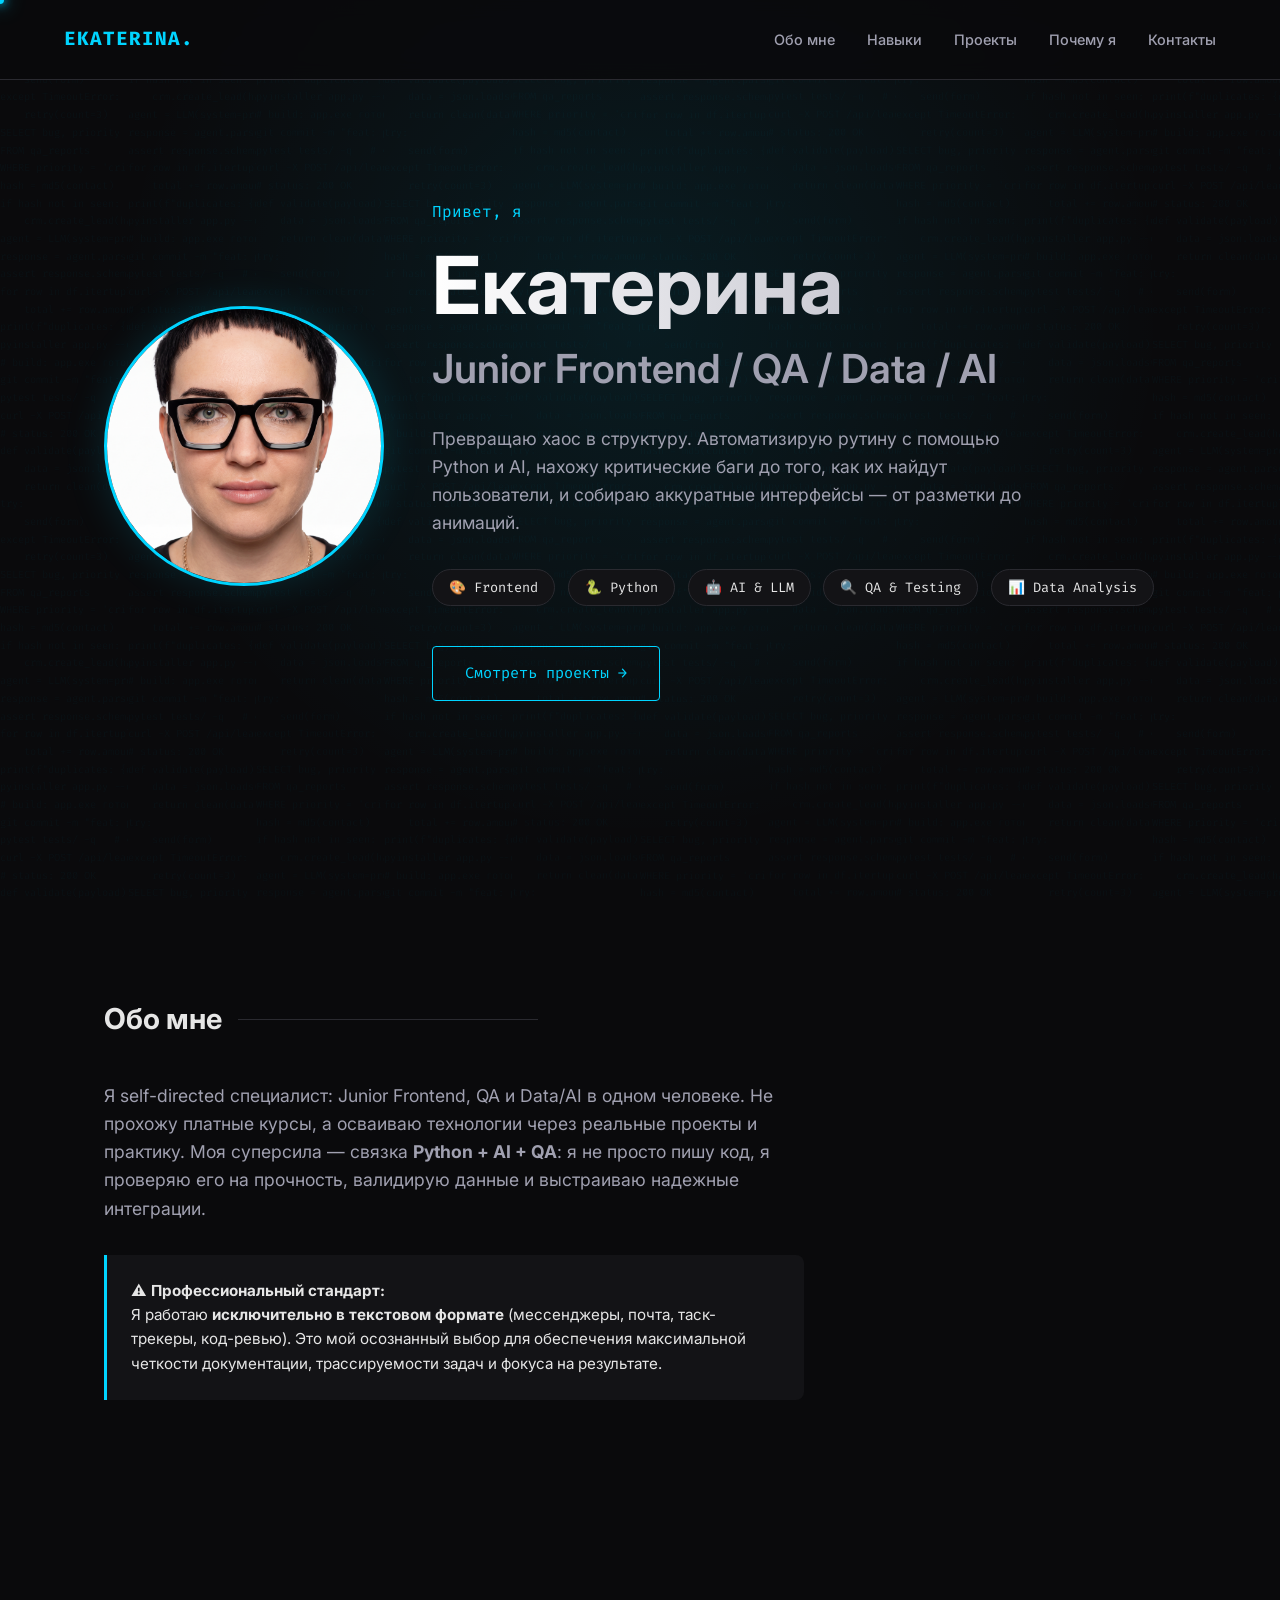
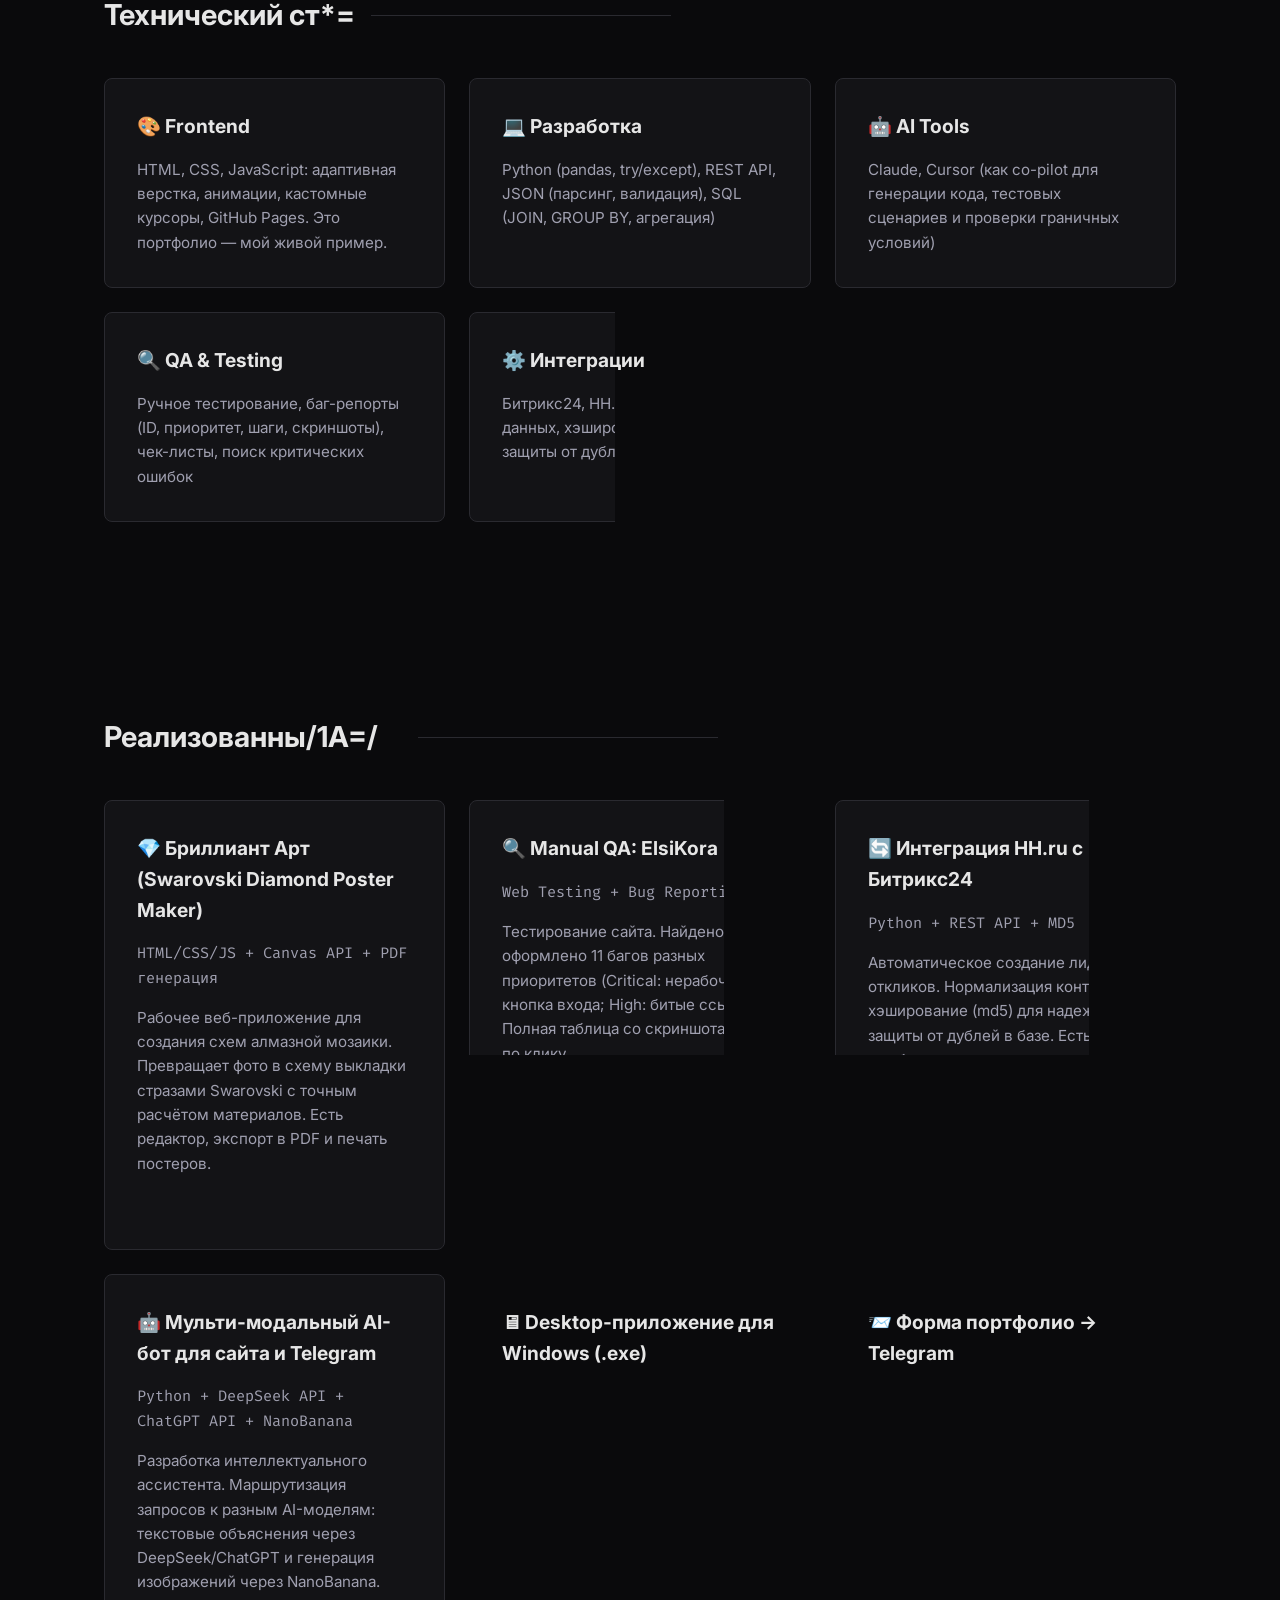
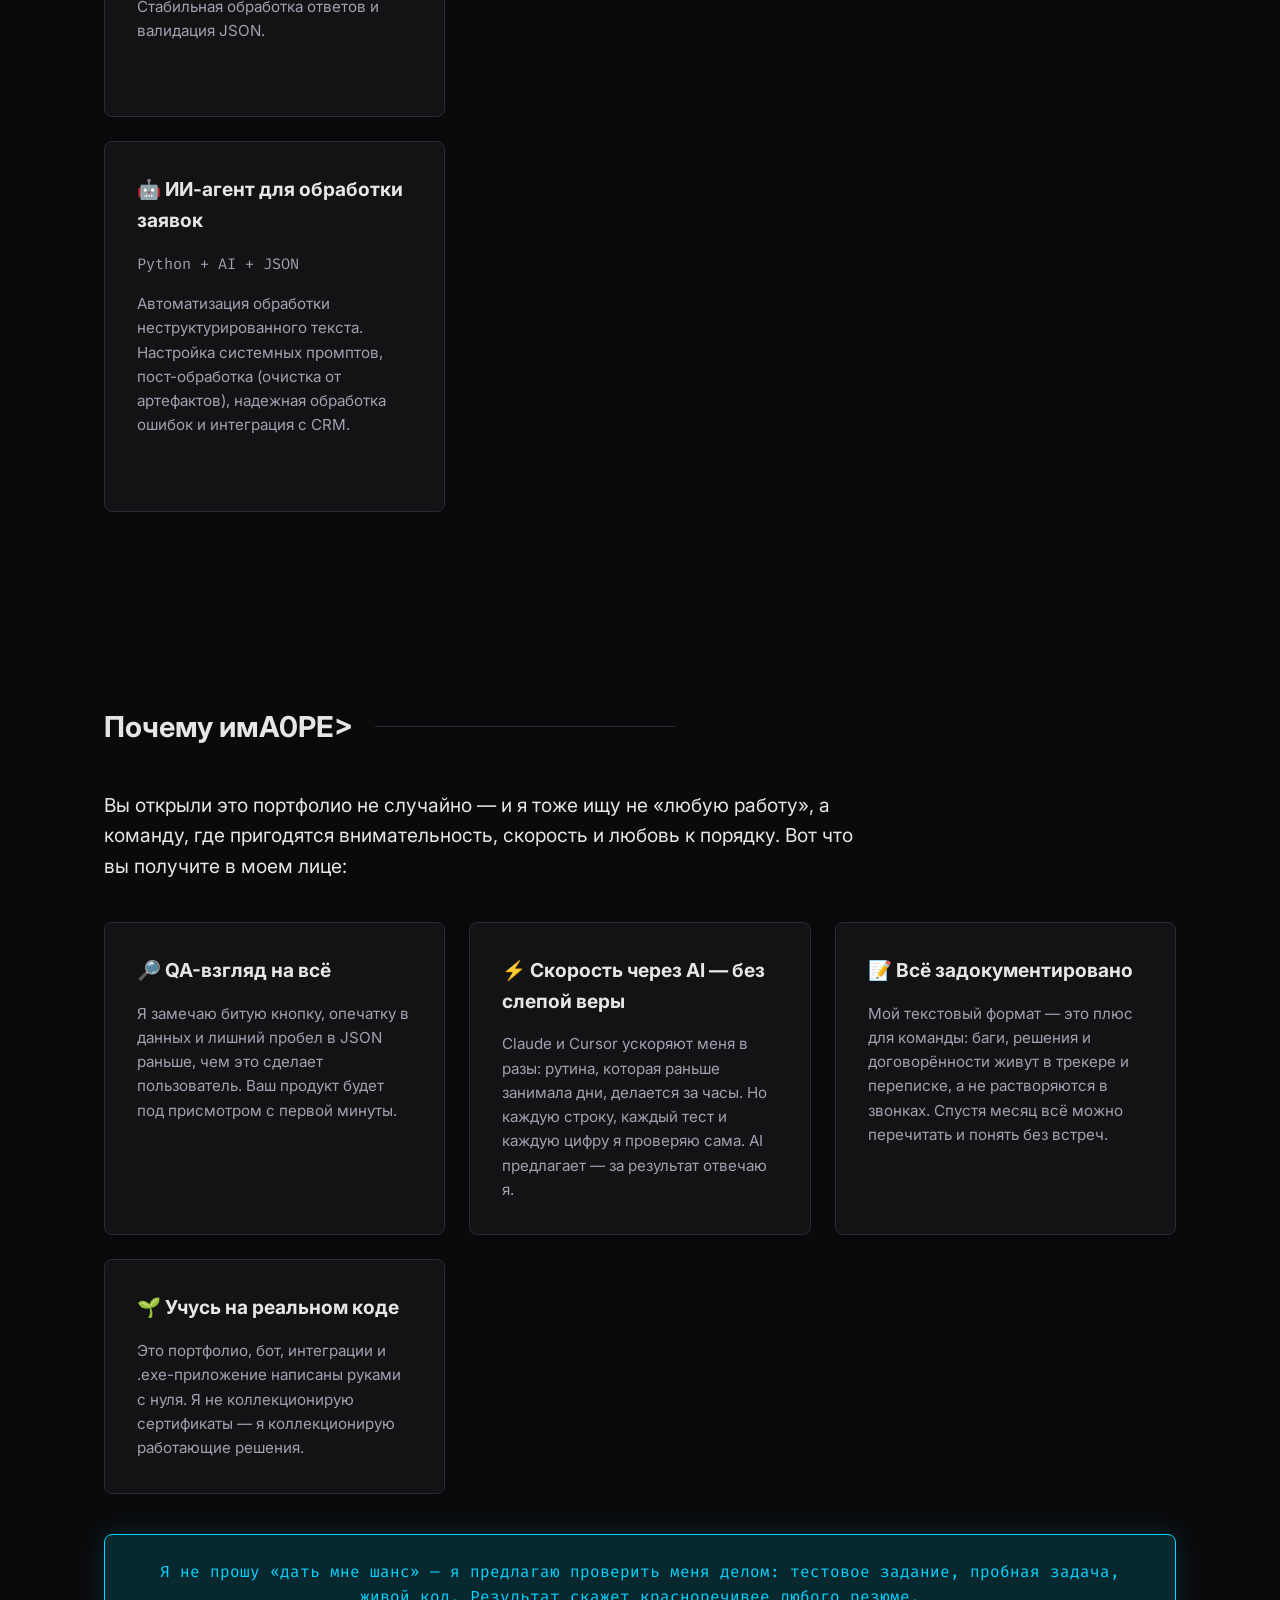
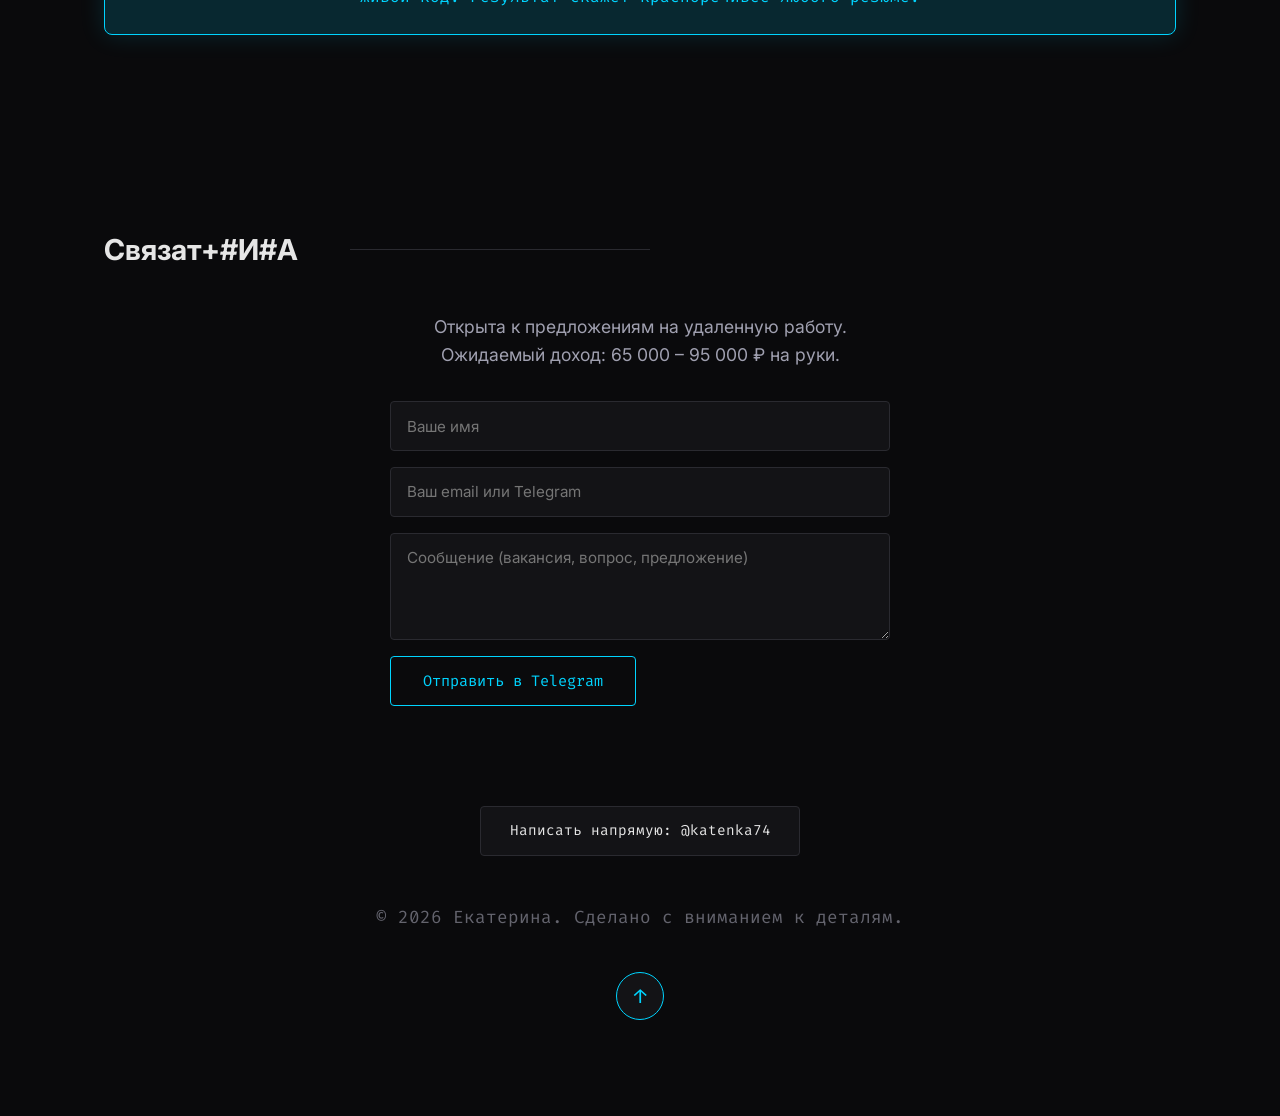
==== commit e3c8d8eb: "Add files via upload" ====
--- a/index.html
+++ b/index.html
@@ -10,10 +10,10 @@
     <link href="https://fonts.googleapis.com/css2?family=Fira+Code:wght@400;500&family=Inter:wght@300;400;600;700&display=swap" rel="stylesheet">
 </head>
 <body>
-    <!-- Экран загрузки -->
+
     <div class="preloader" id="preloader">
         <div class="preloader-content">
-            <p class="preloader-text">Загрузка</p>
+            <p class="preloader-text">ЗАГРУЗКА</p>
             <div class="preloader-bar">
                 <div class="preloader-fill" id="preloaderFill"></div>
             </div>
@@ -21,17 +21,11 @@
         </div>
     </div>
 
-    <!-- Полоса прогресса прокрутки -->
     <div class="scroll-progress" id="scrollProgress"></div>
-
-    <!-- Кастомный курсор -->
     <div class="cursor-dot"></div>
-    <div class="cursor-ring"></div>
-
-    <!-- Еле заметный код на ВСЮ страницу, течёт снизу вверх -->
+    <div class="cursor-plasma"></div>
+
     <div class="code-bg" aria-hidden="true"></div>
-
-    <!-- Живой код по краям экрана -->
     <div class="code-rain code-rain-left" aria-hidden="true"></div>
     <div class="code-rain code-rain-right" aria-hidden="true"></div>
 
@@ -118,7 +112,27 @@
         <h2 class="section-title magnetic">Реализованные проекты</h2>
         <div class="projects-grid">
 
-            <!-- ЗАМЕНИ href НА ССЫЛКУ СВОЕГО РЕПОЗИТОРИЯ -->
+            <a class="project-card" href="diamond-art.html" target="_blank" rel="noopener">
+                <h3 class="magnetic">💎 Бриллиант Арт (Swarovski Diamond Poster Maker)</h3>
+                <p class="project-tech">HTML/CSS/JS + Canvas API + PDF генерация</p>
+                <p>Рабочее веб-приложение для создания схем алмазной мозаики. Превращает фото в схему выкладки стразами Swarovski с точным расчётом материалов. Есть редактор, экспорт в PDF и печать постеров.</p>
+                <span class="card-link">Открыть витрину проекта ↗</span>
+            </a>
+
+            <a class="project-card" href="qa-elsikora.html" target="_blank" rel="noopener">
+                <h3 class="magnetic">🔍 Manual QA: ElsiKora</h3>
+                <p class="project-tech">Web Testing + Bug Reporting</p>
+                <p>Тестирование сайта. Найдено и оформлено 11 багов разных приоритетов (Critical: нерабочая кнопка входа; High: битые ссылки). Полная таблица со скриншотами — по клику.</p>
+                <span class="card-link">Открыть баг-репорт ↗</span>
+            </a>
+
+            <a class="project-card" href="hh-integration.html" target="_blank" rel="noopener">
+                <h3 class="magnetic">🔄 Интеграция HH.ru с Битрикс24</h3>
+                <p class="project-tech">Python + REST API + MD5</p>
+                <p>Автоматическое создание лидов из откликов. Нормализация контактов и хэширование (md5) для надежной защиты от дублей в базе. Есть дашборд мониторинга.</p>
+                <span class="card-link">Открыть витрину проекта ↗</span>
+            </a>
+
             <a class="project-card" href="https://github.com/ekaterina7411" target="_blank" rel="noopener">
                 <h3 class="magnetic">🤖 Мульти-модальный AI-бот для сайта и Telegram</h3>
                 <p class="project-tech">Python + DeepSeek API + ChatGPT API + NanoBanana</p>
@@ -127,6 +141,13 @@
             </a>
 
             <a class="project-card" href="https://github.com/ekaterina7411" target="_blank" rel="noopener">
+                <h3 class="magnetic">🖥 Desktop-приложение для Windows (.exe)</h3>
+                <p class="project-tech">Python → EXE (PyInstaller)</p>
+                <p>Настольное приложение в формате .exe: запускается на любом Windows-ПК без установки Python и зависимостей. Аккуратная упаковка проекта для конечных пользователей.</p>
+                <span class="card-link">Скачать / смотреть на GitHub ↗</span>
+            </a>
+
+            <a class="project-card" href="https://github.com/ekaterina7411" target="_blank" rel="noopener">
                 <h3 class="magnetic">📨 Форма портфолио → Telegram</h3>
                 <p class="project-tech">JavaScript + Google Apps Script + Telegram Bot API</p>
                 <p>Форма обратной связи без собственного сервера: данные уходят в Google Apps Script, который шлёт заявку мне в Telegram. Обработка ошибок, экранирование HTML, логирование.</p>
@@ -134,30 +155,9 @@
             </a>
 
             <a class="project-card" href="https://github.com/ekaterina7411" target="_blank" rel="noopener">
-                <h3 class="magnetic">🖥 Desktop-приложение для Windows (.exe)</h3>
-                <p class="project-tech">Python → EXE (PyInstaller)</p>
-                <p>Настольное приложение в формате .exe: запускается на любом Windows-ПК без установки Python и зависимостей. Аккуратная упаковка проекта для конечных пользователей.</p>
-                <span class="card-link">Скачать / смотреть на GitHub ↗</span>
-            </a>
-
-            <a class="project-card" href="https://github.com/ekaterina7411" target="_blank" rel="noopener">
                 <h3 class="magnetic">🤖 ИИ-агент для обработки заявок</h3>
                 <p class="project-tech">Python + AI + JSON</p>
                 <p>Автоматизация обработки неструктурированного текста. Настройка системных промптов, пост-обработка (очистка от артефактов), надежная обработка ошибок и интеграция с CRM.</p>
-                <span class="card-link">Смотреть на GitHub ↗</span>
-            </a>
-
-            <a class="project-card" href="https://github.com/ekaterina7411" target="_blank" rel="noopener">
-                <h3 class="magnetic">🔄 Интеграция HH.ru с Битрикс24</h3>
-                <p class="project-tech">REST API + Python + MD5</p>
-                <p>Автоматическое создание лидов из откликов. Нормализация контактов и хэширование (md5) для надежной защиты от дублей в базе.</p>
-                <span class="card-link">Смотреть на GitHub ↗</span>
-            </a>
-
-            <a class="project-card" href="https://github.com/ekaterina7411" target="_blank" rel="noopener">
-                <h3 class="magnetic">🔍 Manual QA: ElsiKora</h3>
-                <p class="project-tech">Web Testing + Bug Reporting</p>
-                <p>Тестирование сайта. Найдено и оформлено 11 багов разных приоритетов (Critical: нерабочая кнопка входа; High: битые ссылки). Создана детальная Google Таблица со скриншотами.</p>
                 <span class="card-link">Смотреть на GitHub ↗</span>
             </a>
 
--- a/style.css
+++ b/style.css
@@ -29,7 +29,6 @@
     cursor: none;
 }
 
-/* пока идёт загрузка — не даём листать */
 body.loading { overflow: hidden; }
 
 a, button, input, textarea { cursor: none; }
@@ -95,39 +94,57 @@
     z-index: 1001;
 }
 
-/* === КУРСОР === */
-.cursor-dot, .cursor-ring {
+/* === КАСТОМНЫЙ КУРСОР: ТОЧКА + ПЛАЗМА === */
+.cursor-dot {
     position: fixed;
     top: 0;
     left: 0;
-    pointer-events: none;
-    z-index: 9999;
-    border-radius: 50%;
-    transform: translate(-50%, -50%);
-}
-.cursor-dot {
     width: 8px;
     height: 8px;
     background: var(--accent);
-    box-shadow: 0 0 10px var(--accent);
-}
-.cursor-ring {
-    width: 36px;
-    height: 36px;
-    border: 1px solid var(--accent);
-    opacity: 0.75;
-    box-shadow: 0 0 12px rgba(0, 212, 255, 0.35), inset 0 0 8px rgba(0, 212, 255, 0.15);
-    transition: width 0.25s ease, height 0.25s ease, background 0.25s ease, opacity 0.25s ease;
-}
-.cursor-ring.hovered {
-    width: 60px;
-    height: 60px;
-    background: var(--accent-glow);
-    opacity: 1;
-    box-shadow: 0 0 25px rgba(0, 212, 255, 0.5), inset 0 0 12px rgba(0, 212, 255, 0.25);
-}
-
-/* === ФОНОВЫЙ КОД НА ВСЮ СТРАНИЦУ: ТЕПЕРЬ ЕЩЁ ТУСКЛЕЕ === */
+    box-shadow: 0 0 10px var(--accent), 0 0 20px var(--accent);
+    border-radius: 50%;
+    pointer-events: none;
+    z-index: 9999;
+    transform: translate(-50%, -50%);
+}
+
+.cursor-plasma {
+    position: fixed;
+    top: 0;
+    left: 0;
+    width: 0;
+    height: 0;
+    pointer-events: none;
+    z-index: 9998;
+}
+
+.plasma-particle {
+    position: absolute;
+    border-radius: 50%;
+    pointer-events: none;
+    animation: plasmaPulse 0.6s ease-out forwards;
+}
+
+@keyframes plasmaPulse {
+    0% {
+        opacity: 1;
+        transform: scale(0.3);
+        filter: blur(2px) brightness(2);
+    }
+    50% {
+        opacity: 0.8;
+        transform: scale(1.5);
+        filter: blur(4px) brightness(1.5);
+    }
+    100% {
+        opacity: 0;
+        transform: scale(0.5);
+        filter: blur(6px) brightness(1);
+    }
+}
+
+/* === ФОНОВЫЙ КОД НА ВСЮ СТРАНИЦУ === */
 .code-bg {
     position: fixed;
     inset: 0;
@@ -539,7 +556,7 @@
 }
 @media (max-width: 768px) {
     body, a, button, input, textarea { cursor: auto; }
-    .cursor-dot, .cursor-ring { display: none; }
+    .cursor-dot, .cursor-plasma { display: none; }
     .code-bg { opacity: 0.025; }
     .navbar { padding: 1rem 5%; }
     .nav-links { display: none; }
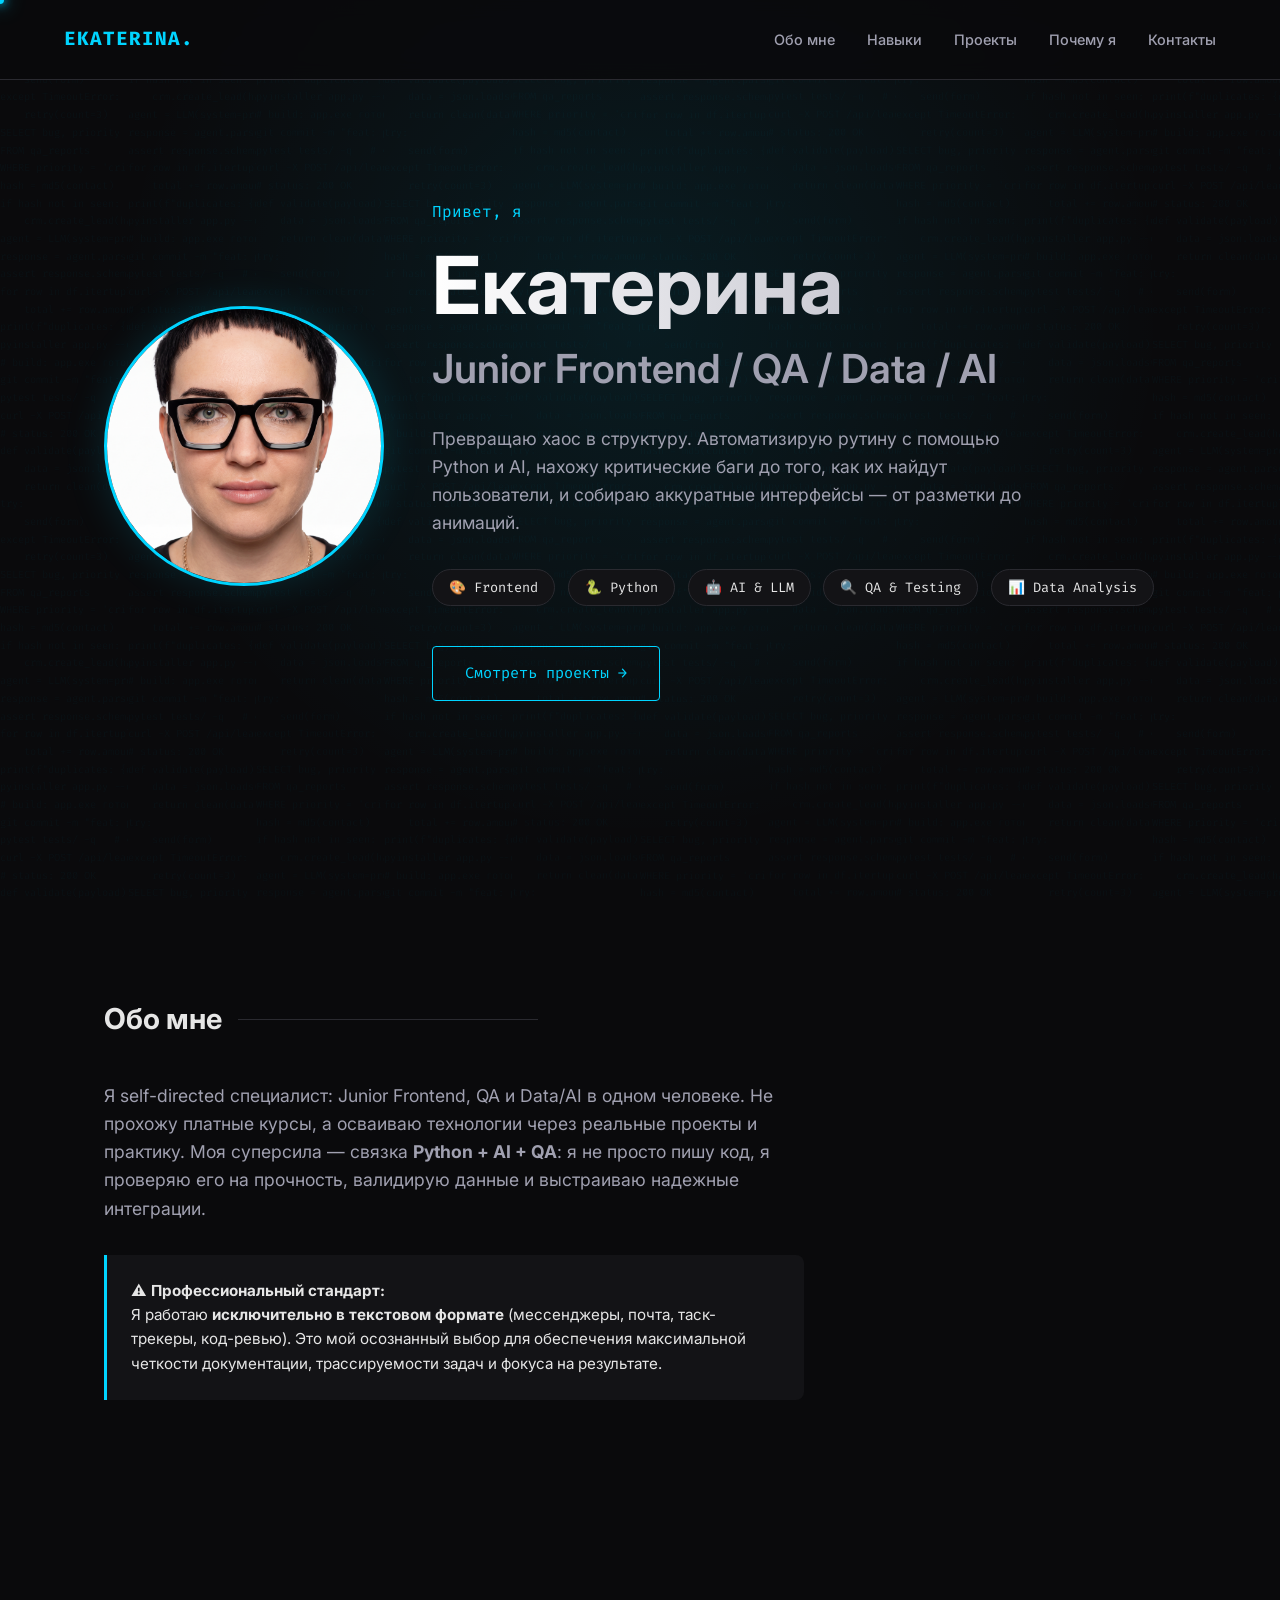
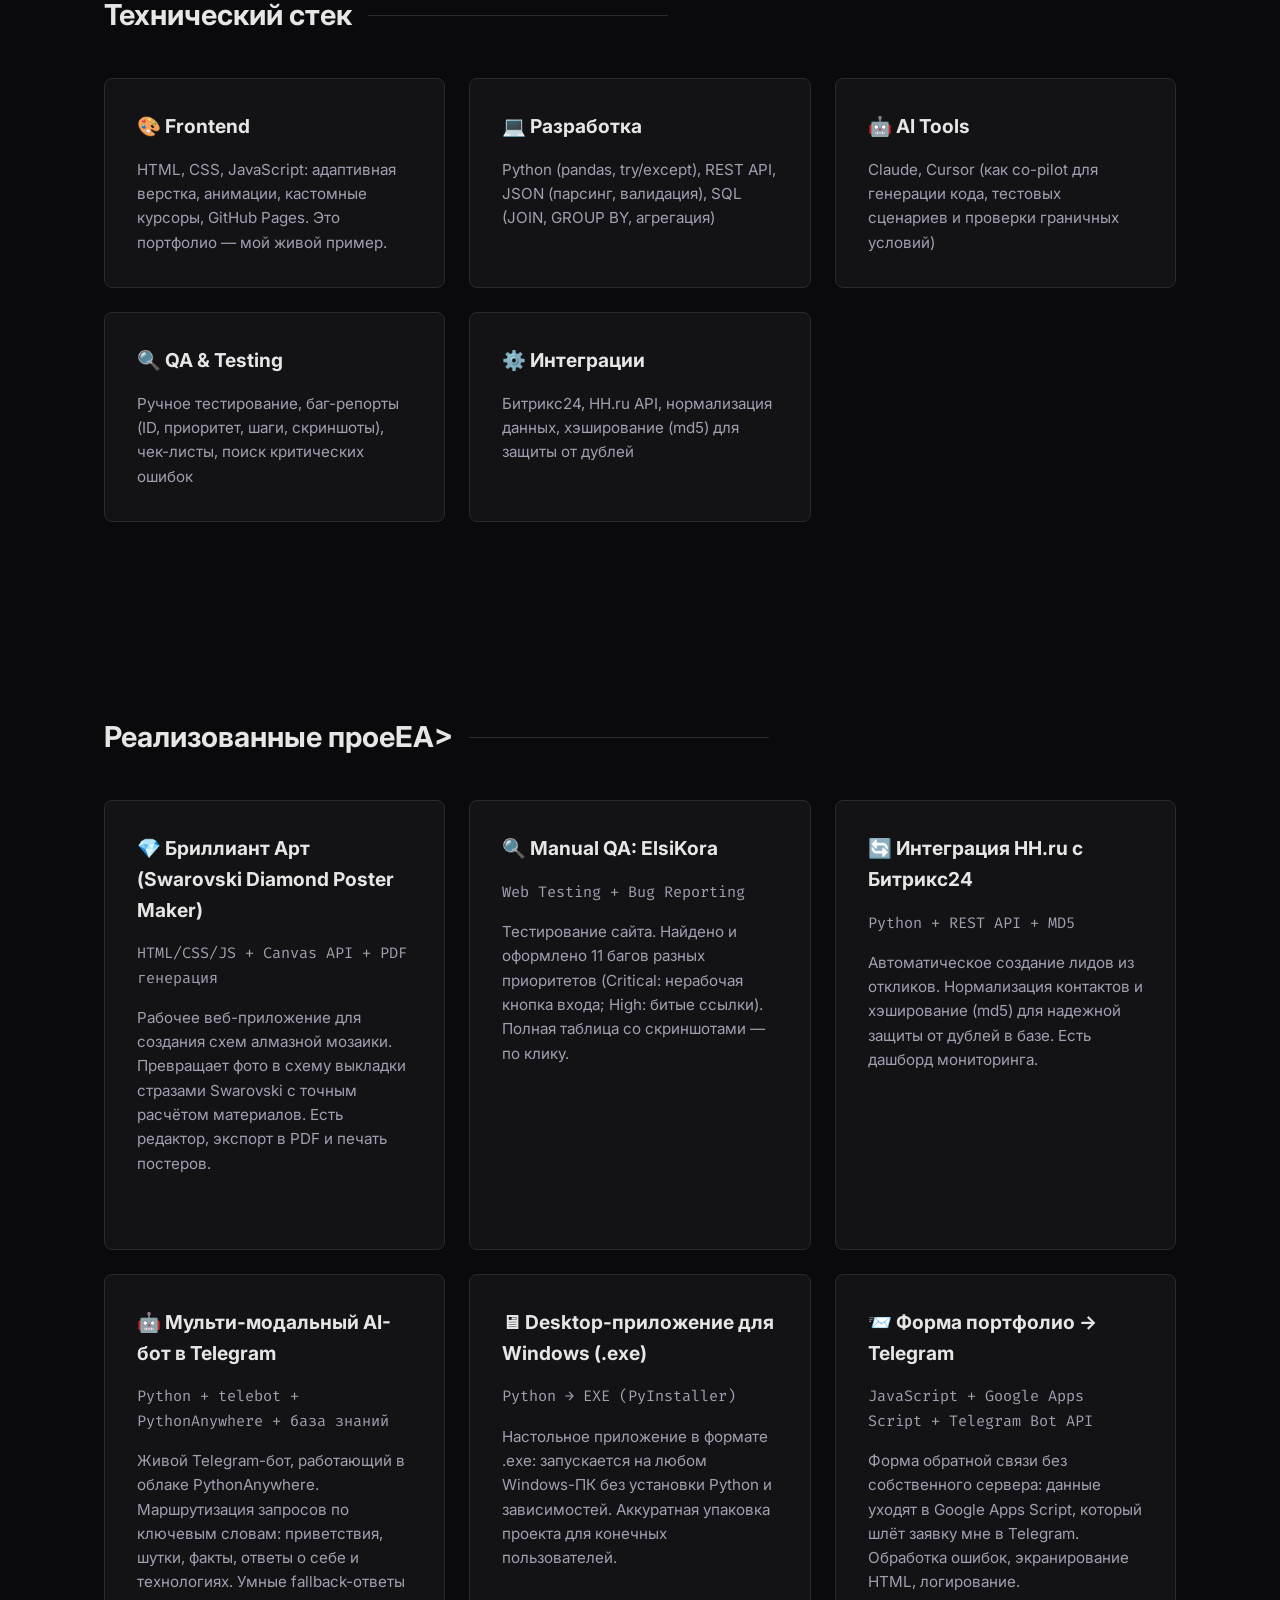
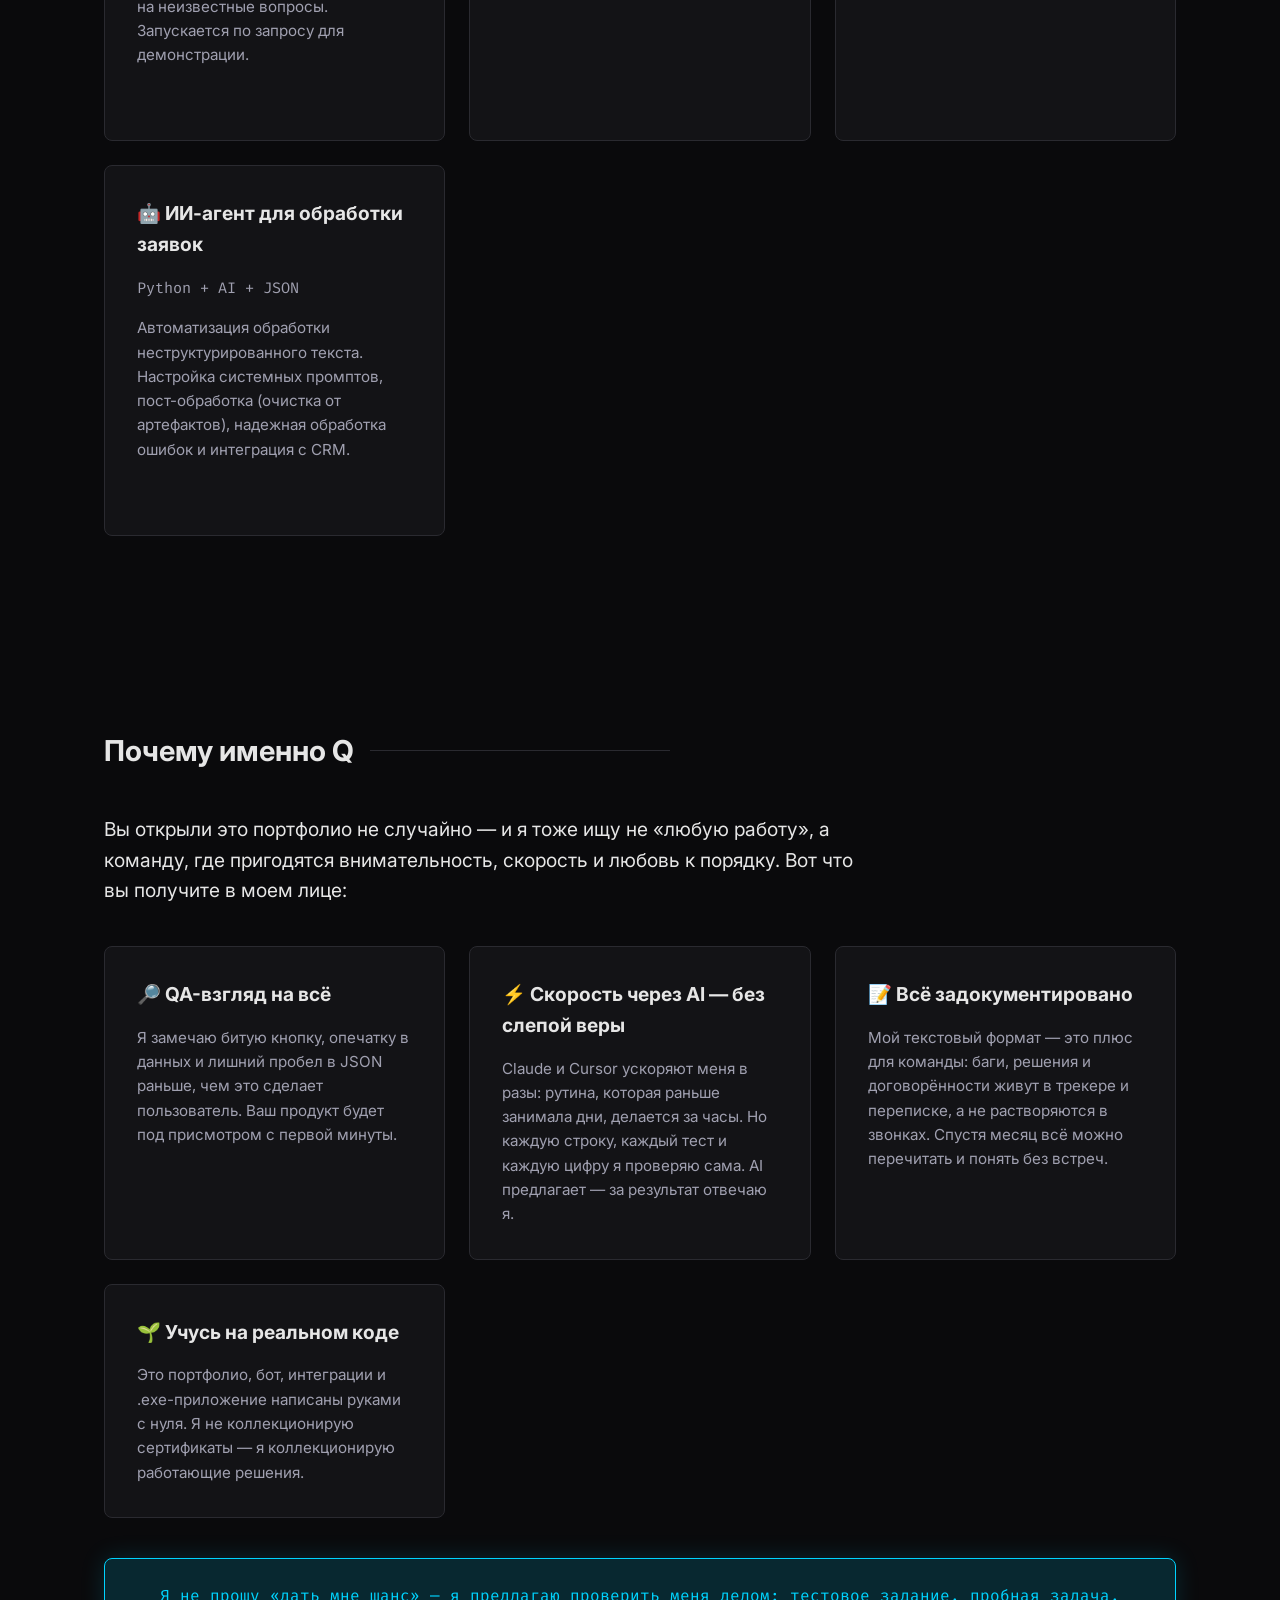
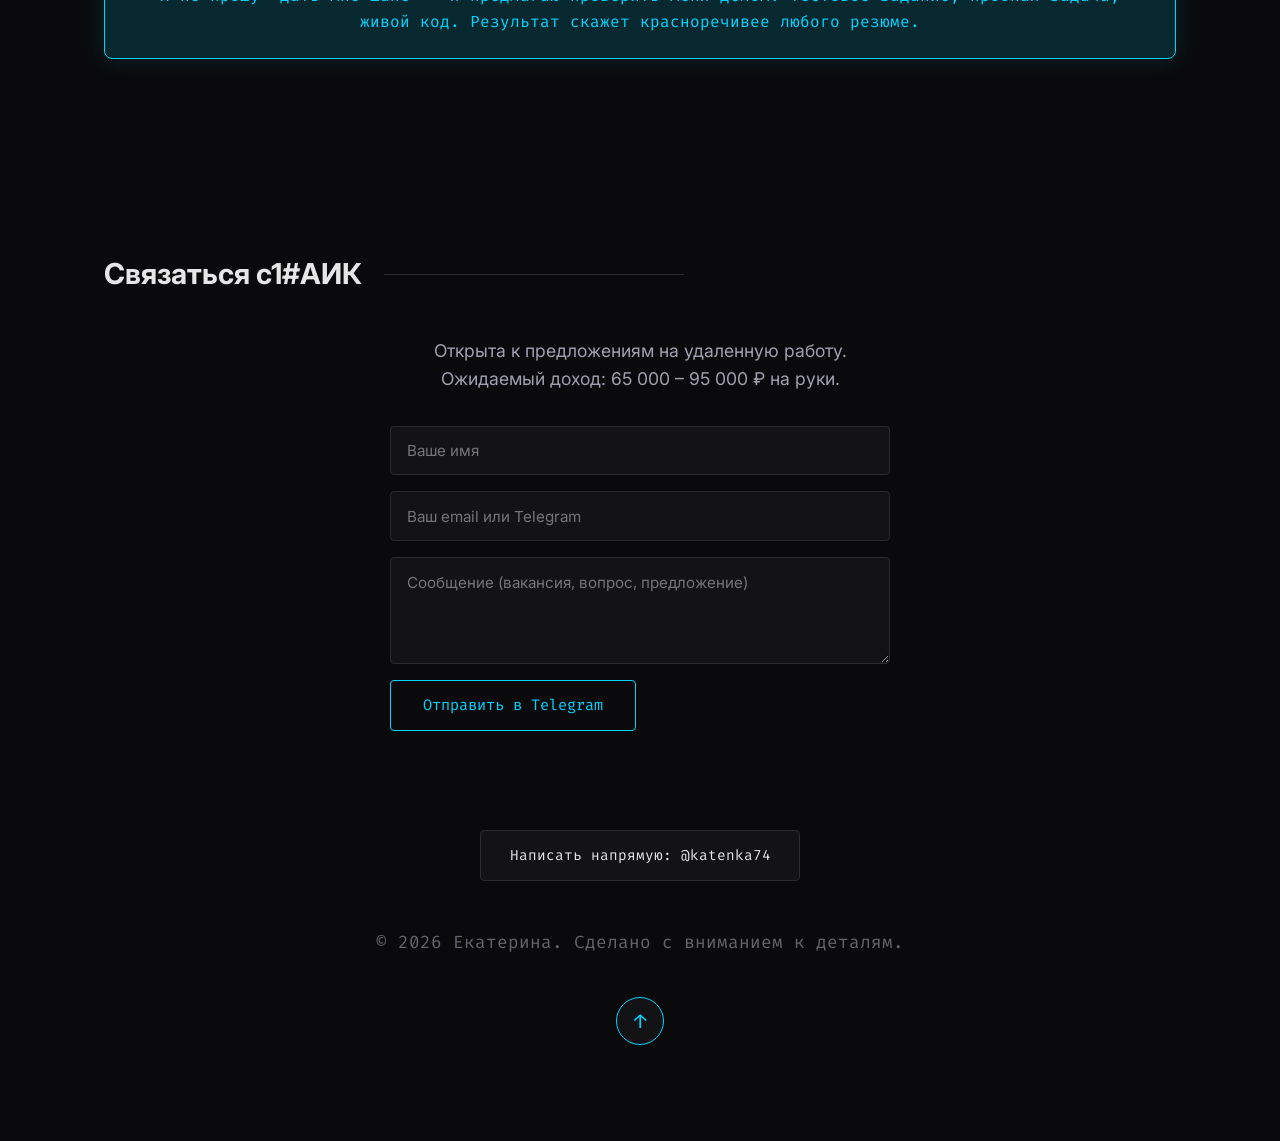
==== commit fb677170: "Add files via upload" ====
--- a/index.html
+++ b/index.html
@@ -133,11 +133,11 @@
                 <span class="card-link">Открыть витрину проекта ↗</span>
             </a>
 
-            <a class="project-card" href="https://github.com/ekaterina7411" target="_blank" rel="noopener">
-                <h3 class="magnetic">🤖 Мульти-модальный AI-бот для сайта и Telegram</h3>
-                <p class="project-tech">Python + DeepSeek API + ChatGPT API + NanoBanana</p>
-                <p>Разработка интеллектуального ассистента. Маршрутизация запросов к разным AI-моделям: текстовые объяснения через DeepSeek/ChatGPT и генерация изображений через NanoBanana. Стабильная обработка ответов и валидация JSON.</p>
-                <span class="card-link">Смотреть на GitHub ↗</span>
+            <a class="project-card" href="https://t.me/ekaterina_multimodal_bot" target="_blank" rel="noopener">
+                <h3 class="magnetic">🤖 Мульти-модальный AI-бот в Telegram</h3>
+                <p class="project-tech">Python + telebot + PythonAnywhere + база знаний</p>
+                <p>Живой Telegram-бот, работающий в облаке PythonAnywhere. Маршрутизация запросов по ключевым словам: приветствия, шутки, факты, ответы о себе и технологиях. Умные fallback-ответы на неизвестные вопросы. Запускается по запросу для демонстрации.</p>
+                <span class="card-link">Открыть бота в Telegram ↗</span>
             </a>
 
             <a class="project-card" href="https://github.com/ekaterina7411" target="_blank" rel="noopener">
